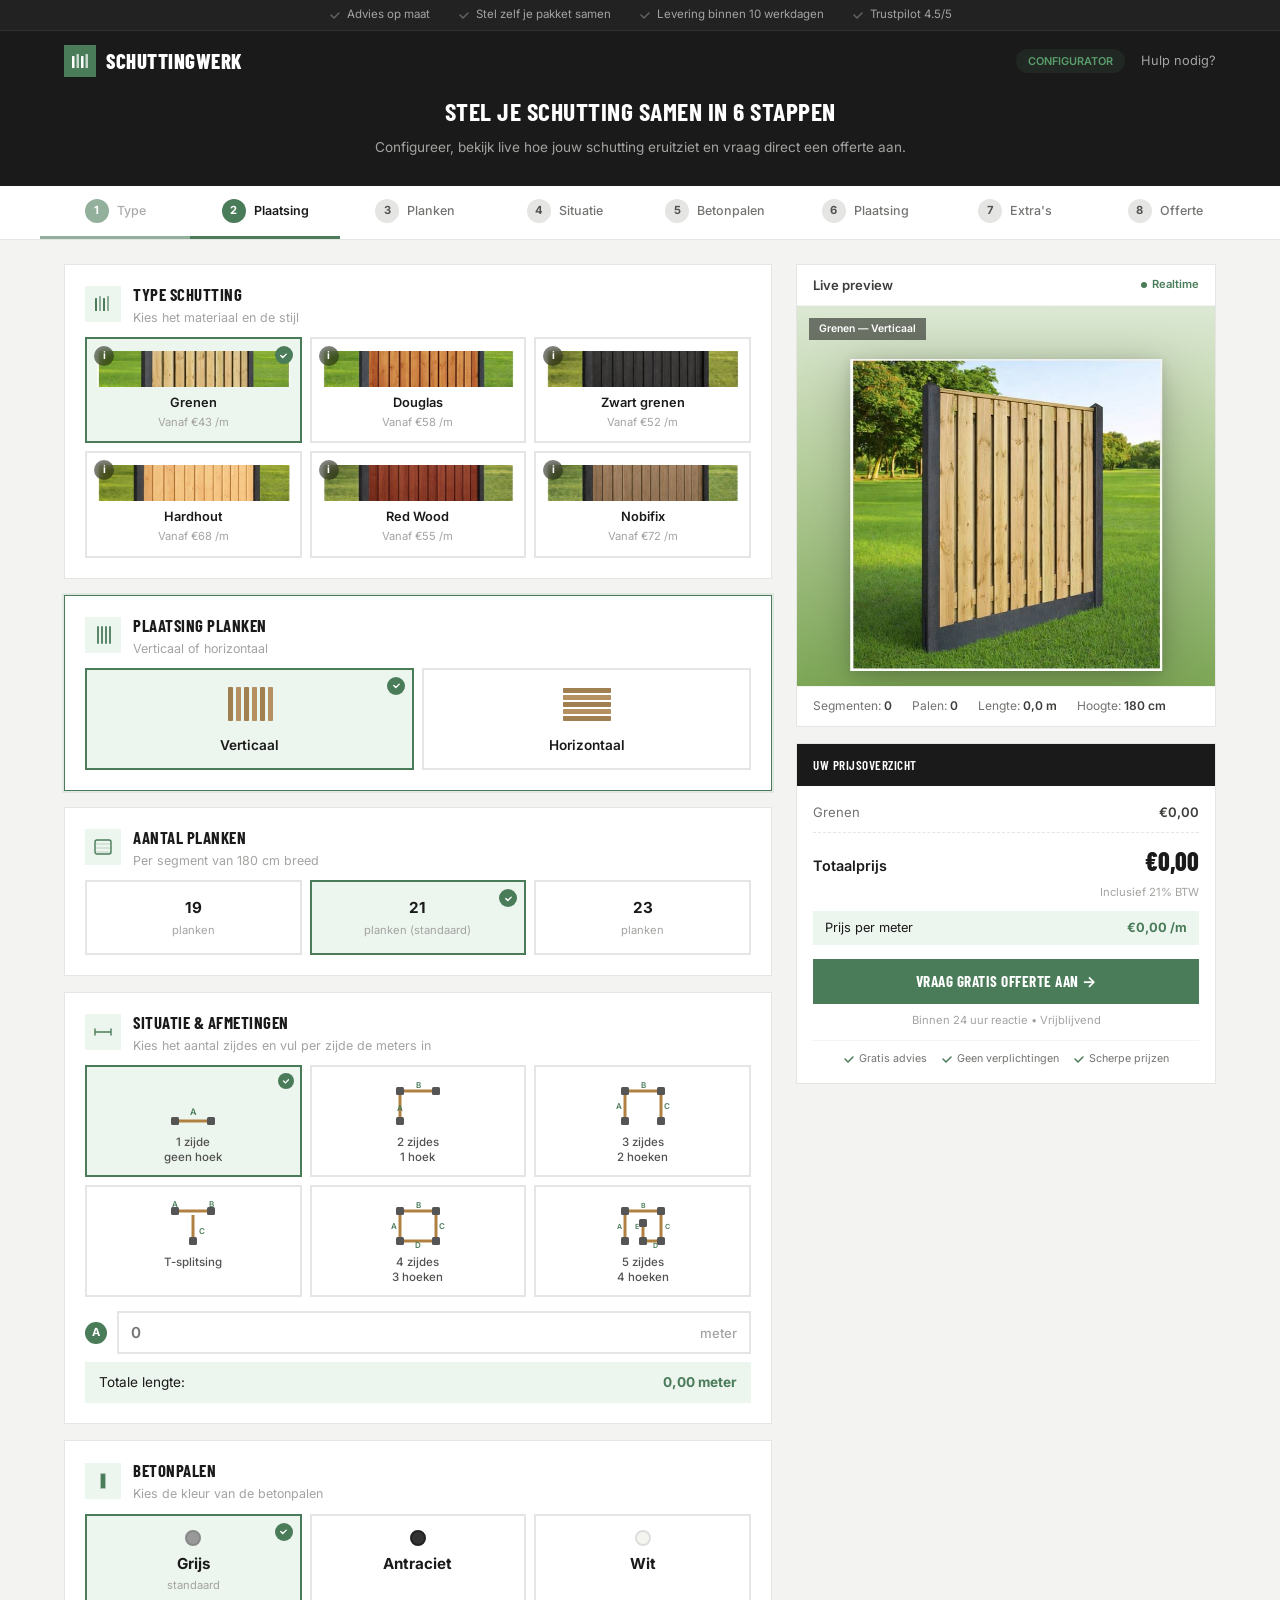
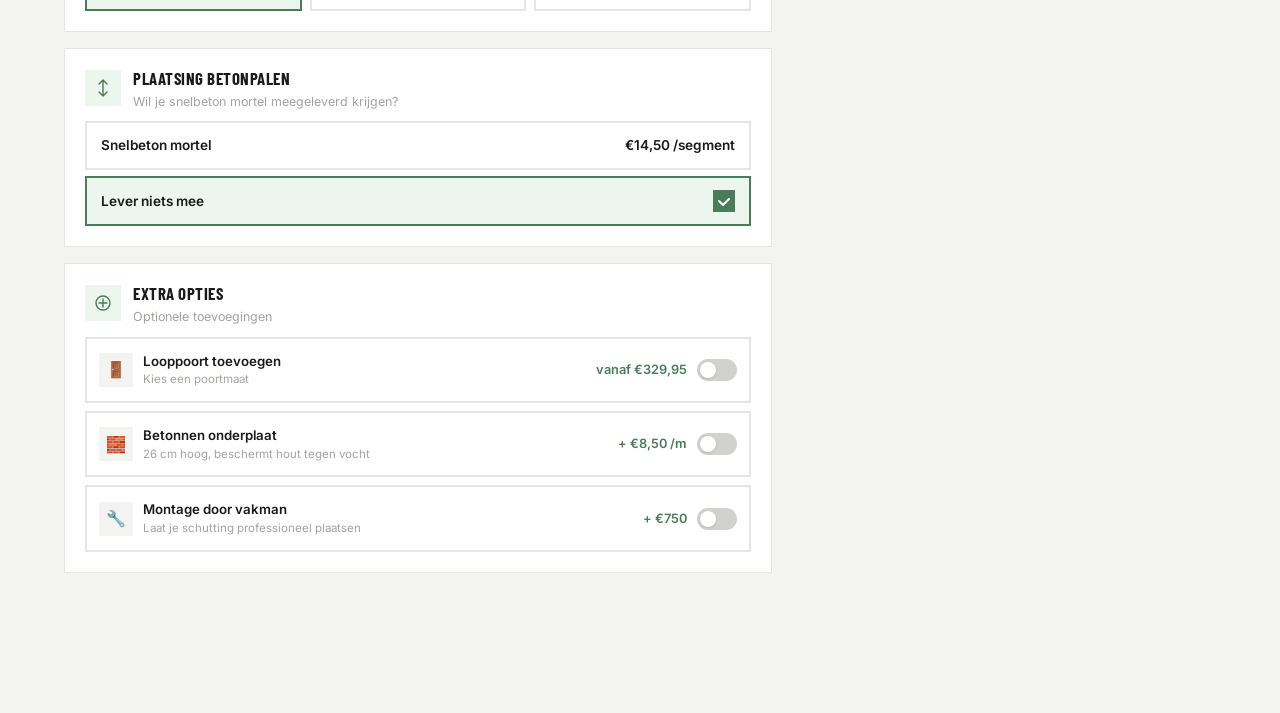
==== schuttingwerk-configurator/index.html @ 822dd137 "Configurator styling afstemmen op schuttingwerk.nl website - Border-radius overal naar 0px (vierkant" ====
<!DOCTYPE html>
<html lang="nl">
<head>
    <meta charset="UTF-8">
    <meta name="viewport" content="width=device-width, initial-scale=1.0">
    <title>Schuttingwerk Configurator - Preview</title>
    <link rel="preconnect" href="https://fonts.googleapis.com">
    <link href="https://fonts.googleapis.com/css2?family=Barlow+Condensed:wght@500;600;700;800&family=Inter:wght@400;500;600;700&display=swap" rel="stylesheet">
    <link rel="stylesheet" href="assets/css/configurator.css">
</head>
<body style="margin:0;background:#F3F3F1">

<!-- Mock swkData (normally injected by WordPress via wp_localize_script) -->
<script>
var swkData = {
    restUrl: '',
    nonce: '',
    materials: {
        grenen:      { label: 'Grenen',       price: 43, photo_key: 'grenen' },
        douglas:     { label: 'Douglas',      price: 58, photo_key: 'douglas' },
        zwartgrenen: { label: 'Zwart grenen', price: 52, photo_key: 'antraciet' },
        hardhout:    { label: 'Hardhout',     price: 68, photo_key: 'hout' },
        redwood:     { label: 'Red Wood',     price: 55, photo_key: 'redwood' },
        nobifix:     { label: 'Nobifix',      price: 72, photo_key: 'nobifix' }
    },
    paalExtra: {
        grijs: 0,
        antraciet: 0,
        wit: 0
    },
    extras: {
        poort:      { label: 'Looppoort toevoegen',  desc: '100 cm breed, incl. hang- en sluitwerk', price: 289, icon: '\uD83D\uDEAA', unit: 'fixed' },
        onderplaat: { label: 'Betonnen onderplaat',   desc: '26 cm hoog, beschermt hout tegen vocht',  price: 8.5, icon: '\uD83E\uDDF1', unit: 'per_meter' },
        montage:    { label: 'Montage door vakman',   desc: 'Laat je schutting professioneel plaatsen', price: 750, icon: '\uD83D\uDD27', unit: 'fixed' }
    },
    photos: {
        grenen_verticaal_zonder:      'assets/images/previews/grenen-verticaal-zonder.jpg',
        grenen_verticaal_met:         'assets/images/previews/grenen-verticaal-met.jpg',
        grenen_horizontaal_zonder:    'assets/images/previews/grenen-horizontaal-zonder.jpg',
        grenen_horizontaal_met:       'assets/images/previews/grenen-horizontaal-met.jpg',
        douglas_verticaal_zonder:     'assets/images/previews/douglas-verticaal-zonder.jpg',
        douglas_verticaal_met:        'assets/images/previews/douglas-verticaal-met.jpg',
        douglas_horizontaal_zonder:   'assets/images/previews/douglas-horizontaal-zonder.jpg',
        douglas_horizontaal_met:      'assets/images/previews/douglas-horizontaal-met.jpg',
        antraciet_verticaal_zonder:   'assets/images/previews/antraciet-verticaal-zonder.jpg',
        antraciet_verticaal_met:      'assets/images/previews/antraciet-verticaal-met.jpg',
        antraciet_horizontaal_zonder: 'assets/images/previews/antraciet-horizontaal-zonder.jpg',
        antraciet_horizontaal_met:    'assets/images/previews/antraciet-horizontaal-met.jpg',
        hout_verticaal_zonder:        'assets/images/previews/hout-verticaal-zonder.jpg',
        hout_verticaal_met:           'assets/images/previews/hout-verticaal-met.jpg',
        hout_horizontaal_zonder:      'assets/images/previews/hout-horizontaal-zonder.jpg',
        hout_horizontaal_met:         'assets/images/previews/hout-horizontaal-met.jpg',
        redwood_verticaal_zonder:     'assets/images/previews/redwood-verticaal-zonder.jpg',
        redwood_verticaal_met:        'assets/images/previews/redwood-verticaal-met.jpg',
        redwood_horizontaal_zonder:   'assets/images/previews/redwood-horizontaal-zonder.jpg',
        redwood_horizontaal_met:      'assets/images/previews/redwood-horizontaal-met.jpg',
        nobifix_verticaal_zonder:     'assets/images/previews/nobifix-verticaal-zonder.jpg',
        nobifix_verticaal_met:        'assets/images/previews/nobifix-verticaal-met.jpg',
        nobifix_horizontaal_zonder:   'assets/images/previews/nobifix-horizontaal-zonder.jpg',
        nobifix_horizontaal_met:      'assets/images/previews/nobifix-horizontaal-met.jpg'
    },
    poorten: {
        grenen: [
            { label: 'Grenen poort 90x195',  price: 329.95, image: 'assets/images/previews/grenen-verticaal-zonder.jpg' },
            { label: 'Grenen poort 100x195', price: 329.95, image: 'assets/images/previews/grenen-verticaal-zonder.jpg' },
            { label: 'Grenen poort 110x195', price: 353.95, image: 'assets/images/previews/grenen-verticaal-zonder.jpg' },
            { label: 'Grenen poort 120x195', price: 384.95, image: 'assets/images/previews/grenen-verticaal-zonder.jpg' },
            { label: 'Grenen poort 130x195', price: 409.95, image: 'assets/images/previews/grenen-verticaal-zonder.jpg' },
            { label: 'Grenen poort 140x195', price: 424.95, image: 'assets/images/previews/grenen-verticaal-zonder.jpg' },
            { label: 'Grenen poort 150x195', price: 445.95, image: 'assets/images/previews/grenen-verticaal-zonder.jpg' }
        ],
        douglas: [
            { label: 'Douglas poort 90x195',  price: 329.95, image: 'assets/images/previews/douglas-verticaal-zonder.jpg' },
            { label: 'Douglas poort 100x195', price: 329.95, image: 'assets/images/previews/douglas-verticaal-zonder.jpg' },
            { label: 'Douglas poort 110x195', price: 354.95, image: 'assets/images/previews/douglas-verticaal-zonder.jpg' },
            { label: 'Douglas poort 120x195', price: 384.95, image: 'assets/images/previews/douglas-verticaal-zonder.jpg' },
            { label: 'Douglas poort 130x195', price: 409.95, image: 'assets/images/previews/douglas-verticaal-zonder.jpg' },
            { label: 'Douglas poort 140x195', price: 423.95, image: 'assets/images/previews/douglas-verticaal-zonder.jpg' },
            { label: 'Douglas poort 150x195', price: 444.95, image: 'assets/images/previews/douglas-verticaal-zonder.jpg' }
        ],
        zwartgrenen: [
            { label: 'Zwart grenen poort 90x195',  price: 329.95, image: 'assets/images/previews/antraciet-verticaal-zonder.jpg' },
            { label: 'Zwart grenen poort 100x195', price: 328.95, image: 'assets/images/previews/antraciet-verticaal-zonder.jpg' },
            { label: 'Zwart grenen poort 110x195', price: 354.95, image: 'assets/images/previews/antraciet-verticaal-zonder.jpg' },
            { label: 'Zwart grenen poort 120x195', price: 383.95, image: 'assets/images/previews/antraciet-verticaal-zonder.jpg' },
            { label: 'Zwart grenen poort 130x195', price: 409.95, image: 'assets/images/previews/antraciet-verticaal-zonder.jpg' },
            { label: 'Zwart grenen poort 140x195', price: 424.95, image: 'assets/images/previews/antraciet-verticaal-zonder.jpg' },
            { label: 'Zwart grenen poort 150x195', price: 444.95, image: 'assets/images/previews/antraciet-verticaal-zonder.jpg' }
        ],
        hardhout: [
            { label: 'Hardhout poort 90x195',  price: 329.95, image: 'assets/images/previews/hout-verticaal-zonder.jpg' },
            { label: 'Hardhout poort 100x195', price: 328.95, image: 'assets/images/previews/hout-verticaal-zonder.jpg' },
            { label: 'Hardhout poort 110x195', price: 354.95, image: 'assets/images/previews/hout-verticaal-zonder.jpg' },
            { label: 'Hardhout poort 120x195', price: 384.95, image: 'assets/images/previews/hout-verticaal-zonder.jpg' },
            { label: 'Hardhout poort 130x195', price: 409.95, image: 'assets/images/previews/hout-verticaal-zonder.jpg' },
            { label: 'Hardhout poort 140x195', price: 423.95, image: 'assets/images/previews/hout-verticaal-zonder.jpg' },
            { label: 'Hardhout poort 150x195', price: 445.95, image: 'assets/images/previews/hout-verticaal-zonder.jpg' }
        ],
        redwood: [
            { label: 'Red Wood poort 90x195',  price: 329.95, image: 'assets/images/previews/redwood-verticaal-zonder.jpg' },
            { label: 'Red Wood poort 100x195', price: 329.95, image: 'assets/images/previews/redwood-verticaal-zonder.jpg' },
            { label: 'Red Wood poort 110x195', price: 353.95, image: 'assets/images/previews/redwood-verticaal-zonder.jpg' },
            { label: 'Red Wood poort 120x195', price: 384.95, image: 'assets/images/previews/redwood-verticaal-zonder.jpg' },
            { label: 'Red Wood poort 130x195', price: 409.95, image: 'assets/images/previews/redwood-verticaal-zonder.jpg' },
            { label: 'Red Wood poort 140x195', price: 424.95, image: 'assets/images/previews/redwood-verticaal-zonder.jpg' },
            { label: 'Red Wood poort 150x195', price: 444.95, image: 'assets/images/previews/redwood-verticaal-zonder.jpg' }
        ],
        nobifix: [
            { label: 'Nobifix poort 90x195',  price: 329.95, image: 'assets/images/previews/nobifix-verticaal-zonder.jpg' },
            { label: 'Nobifix poort 100x195', price: 329.95, image: 'assets/images/previews/nobifix-verticaal-zonder.jpg' },
            { label: 'Nobifix poort 110x195', price: 353.95, image: 'assets/images/previews/nobifix-verticaal-zonder.jpg' },
            { label: 'Nobifix poort 120x195', price: 384.95, image: 'assets/images/previews/nobifix-verticaal-zonder.jpg' },
            { label: 'Nobifix poort 130x195', price: 409.95, image: 'assets/images/previews/nobifix-verticaal-zonder.jpg' },
            { label: 'Nobifix poort 140x195', price: 424.95, image: 'assets/images/previews/nobifix-verticaal-zonder.jpg' },
            { label: 'Nobifix poort 150x195', price: 444.95, image: 'assets/images/previews/nobifix-verticaal-zonder.jpg' }
        ]
    },
    pluginUrl: ''
};
</script>

<div class="swk-wrap">

<!-- Header -->
<header class="swk-header">
    <div class="swk-topbar">
        <span><svg width="12" height="12" viewBox="0 0 12 12" fill="none"><path d="M2 6l3 3 5-5" stroke="currentColor" stroke-width="1.5" stroke-linecap="round"/></svg> Advies op maat</span>
        <span><svg width="12" height="12" viewBox="0 0 12 12" fill="none"><path d="M2 6l3 3 5-5" stroke="currentColor" stroke-width="1.5" stroke-linecap="round"/></svg> Stel zelf je pakket samen</span>
        <span><svg width="12" height="12" viewBox="0 0 12 12" fill="none"><path d="M2 6l3 3 5-5" stroke="currentColor" stroke-width="1.5" stroke-linecap="round"/></svg> Levering binnen 10 werkdagen</span>
        <span><svg width="12" height="12" viewBox="0 0 12 12" fill="none"><path d="M2 6l3 3 5-5" stroke="currentColor" stroke-width="1.5" stroke-linecap="round"/></svg> Trustpilot 4.5/5</span>
    </div>
    <nav class="swk-navbar">
        <a class="swk-logo" href="#">
            <span class="swk-logo-icon"><svg width="18" height="18" viewBox="0 0 18 18" fill="none"><rect x="1" y="4" width="2.5" height="12" rx=".5" fill="white"/><rect x="5.5" y="2" width="2.5" height="14" rx=".5" fill="white" opacity=".7"/><rect x="10" y="4" width="2.5" height="12" rx=".5" fill="white"/><rect x="14.5" y="2" width="2.5" height="14" rx=".5" fill="white" opacity=".7"/></svg></span>
            Schuttingwerk
        </a>
        <div style="display:flex;align-items:center;gap:16px">
            <span class="swk-badge">Configurator</span>
            <a href="#" class="swk-help-link">Hulp nodig?</a>
        </div>
    </nav>
</header>

<!-- Page Title -->
<div class="swk-page-title">
    <h1>Stel je schutting samen in 6 stappen</h1>
    <p>Configureer, bekijk live hoe jouw schutting eruitziet en vraag direct een offerte aan.</p>
</div>

<!-- Progress Bar -->
<div class="swk-progress">
    <div class="swk-progress-inner">
        <div class="swk-step-tab swk-active" data-swk-goto="1">
            <span class="swk-step-num">1</span>
            <span class="swk-step-label">Type</span>
        </div>
        <div class="swk-step-tab" data-swk-goto="2">
            <span class="swk-step-num">2</span>
            <span class="swk-step-label">Plaatsing</span>
        </div>
        <div class="swk-step-tab" data-swk-goto="3">
            <span class="swk-step-num">3</span>
            <span class="swk-step-label">Planken</span>
        </div>
        <div class="swk-step-tab" data-swk-goto="4">
            <span class="swk-step-num">4</span>
            <span class="swk-step-label">Situatie</span>
        </div>
        <div class="swk-step-tab" data-swk-goto="5">
            <span class="swk-step-num">5</span>
            <span class="swk-step-label">Betonpalen</span>
        </div>
        <div class="swk-step-tab" data-swk-goto="6">
            <span class="swk-step-num">6</span>
            <span class="swk-step-label">Plaatsing</span>
        </div>
        <div class="swk-step-tab" data-swk-goto="7">
            <span class="swk-step-num">7</span>
            <span class="swk-step-label">Extra's</span>
        </div>
        <div class="swk-step-tab" data-swk-goto="8">
            <span class="swk-step-num">8</span>
            <span class="swk-step-label">Offerte</span>
        </div>
    </div>
</div>

<!-- Main Layout -->
<div class="swk-layout">

    <!-- Left Column: Steps -->
    <div class="swk-steps">

        <!-- STEP 1: Type schutting -->
        <section class="swk-step-card swk-active-card" id="swk-s1">
            <div class="swk-card-header">
                <div class="swk-card-icon">
                    <svg width="18" height="18" viewBox="0 0 18 18" fill="none"><rect x="1" y="3" width="2" height="13" rx=".5" fill="currentColor"/><rect x="5" y="1" width="2" height="15" rx=".5" fill="currentColor" opacity=".6"/><rect x="9" y="3" width="2" height="13" rx=".5" fill="currentColor"/><rect x="13" y="1" width="2" height="15" rx=".5" fill="currentColor" opacity=".6"/></svg>
                </div>
                <div>
                    <div class="swk-card-title">Type schutting</div>
                    <div class="swk-card-desc">Kies het materiaal en de stijl</div>
                </div>
            </div>
            <div class="swk-card-body">
                <div class="swk-type-grid">
                    <!-- Grenen -->
                    <div class="swk-type-card swk-selected" data-swk-type="grenen">
                        <div class="swk-type-info">i</div>
                        <div class="swk-type-tip">
                            <span>Levensduur 10 – 15 jaar</span>
                            <span>Minder gevoelig voor schimmel en rot</span>
                            <span>Goedkoopste optie</span>
                        </div>
                        <div class="swk-type-swatch" id="swk-sw-grenen"></div>
                        <div class="swk-type-name">Grenen</div>
                        <div class="swk-type-from">Vanaf &euro;43 /m</div>
                    </div>
                    <!-- Douglas -->
                    <div class="swk-type-card" data-swk-type="douglas">
                        <div class="swk-type-info">i</div>
                        <div class="swk-type-tip">
                            <span>Levensduur 10 – 15 jaar</span>
                            <span>Betaalbaar</span>
                            <span>Vergrijst mooi op natuurlijke wijze</span>
                        </div>
                        <div class="swk-type-swatch" id="swk-sw-douglas"></div>
                        <div class="swk-type-name">Douglas</div>
                        <div class="swk-type-from">Vanaf &euro;58 /m</div>
                    </div>
                    <!-- Zwart grenen -->
                    <div class="swk-type-card" data-swk-type="zwartgrenen">
                        <div class="swk-type-info">i</div>
                        <div class="swk-type-tip">
                            <span>Levensduur 10 – 15 jaar</span>
                            <span>Stijlvol en strak</span>
                            <span>Extra bescherming tegen weersinvloeden</span>
                        </div>
                        <div class="swk-type-swatch" id="swk-sw-zwartgrenen"></div>
                        <div class="swk-type-name">Zwart grenen</div>
                        <div class="swk-type-from">Vanaf &euro;52 /m</div>
                    </div>
                    <!-- Hardhout -->
                    <div class="swk-type-card" data-swk-type="hardhout">
                        <div class="swk-type-info">i</div>
                        <div class="swk-type-tip">
                            <span>Levensduur 20 – 25 jaar</span>
                            <span>Weerbestendig</span>
                            <span>Extreem slijtvast</span>
                        </div>
                        <div class="swk-type-swatch" id="swk-sw-hardhout"></div>
                        <div class="swk-type-name">Hardhout</div>
                        <div class="swk-type-from">Vanaf &euro;68 /m</div>
                    </div>
                    <!-- Red Wood -->
                    <div class="swk-type-card" data-swk-type="redwood">
                        <div class="swk-type-info">i</div>
                        <div class="swk-type-tip">
                            <span>Levensduur 15 – 20 jaar</span>
                            <span>Oogt luxe</span>
                            <span>Milieuvriendelijk</span>
                        </div>
                        <div class="swk-type-swatch" id="swk-sw-redwood"></div>
                        <div class="swk-type-name">Red Wood</div>
                        <div class="swk-type-from">Vanaf &euro;55 /m</div>
                    </div>
                    <!-- Nobifix -->
                    <div class="swk-type-card" data-swk-type="nobifix">
                        <div class="swk-type-info">i</div>
                        <div class="swk-type-tip">
                            <span>Levensduur 20 – 25 jaar</span>
                            <span>Milieuvriendelijk</span>
                            <span>Bestand tegen insecten</span>
                        </div>
                        <div class="swk-type-swatch" id="swk-sw-nobifix"></div>
                        <div class="swk-type-name">Nobifix</div>
                        <div class="swk-type-from">Vanaf &euro;72 /m</div>
                    </div>
                </div>
            </div>
        </section>

        <!-- STEP 2: Plaatsing planken -->
        <section class="swk-step-card" id="swk-s2">
            <div class="swk-card-header">
                <div class="swk-card-icon">
                    <svg width="18" height="18" viewBox="0 0 18 18" fill="none"><path d="M4 1v16M8 1v16M12 1v16M16 1v16" stroke="currentColor" stroke-width="1.8" stroke-linecap="round"/></svg>
                </div>
                <div>
                    <div class="swk-card-title">Plaatsing planken</div>
                    <div class="swk-card-desc">Verticaal of horizontaal</div>
                </div>
            </div>
            <div class="swk-card-body">
                <div class="swk-orient-grid">
                    <div class="swk-orient-item swk-selected" data-swk-orient="verticaal">
                        <svg width="50" height="36" viewBox="0 0 50 36"><rect x="3" y="1" width="5" height="34" rx=".8" fill="#A08050"/><rect x="11" y="1" width="5" height="34" rx=".8" fill="#B59060"/><rect x="19" y="1" width="5" height="34" rx=".8" fill="#A08050"/><rect x="27" y="1" width="5" height="34" rx=".8" fill="#B59060"/><rect x="35" y="1" width="5" height="34" rx=".8" fill="#A08050"/><rect x="43" y="1" width="5" height="34" rx=".8" fill="#B59060"/></svg>
                        <div class="swk-orient-label">Verticaal</div>
                    </div>
                    <div class="swk-orient-item" data-swk-orient="horizontaal">
                        <svg width="50" height="36" viewBox="0 0 50 36"><rect x="1" y="2" width="48" height="5" rx=".8" fill="#A08050"/><rect x="1" y="9" width="48" height="5" rx=".8" fill="#B59060"/><rect x="1" y="16" width="48" height="5" rx=".8" fill="#A08050"/><rect x="1" y="23" width="48" height="5" rx=".8" fill="#B59060"/><rect x="1" y="30" width="48" height="5" rx=".8" fill="#A08050"/></svg>
                        <div class="swk-orient-label">Horizontaal</div>
                    </div>
                </div>
            </div>
        </section>

        <!-- STEP 3: Aantal planken -->
        <section class="swk-step-card" id="swk-s3">
            <div class="swk-card-header">
                <div class="swk-card-icon">
                    <svg width="18" height="18" viewBox="0 0 18 18" fill="none"><rect x="1" y="2" width="16" height="14" rx="2" stroke="currentColor" stroke-width="1.4" fill="none"/><path d="M1 6h16M1 10h16M1 14h16" stroke="currentColor" stroke-width="1" opacity=".3"/></svg>
                </div>
                <div>
                    <div class="swk-card-title">Aantal planken</div>
                    <div class="swk-card-desc">Per segment van 180 cm breed</div>
                </div>
            </div>
            <div class="swk-card-body">
                <div class="swk-choice-grid">
                    <div class="swk-choice" data-swk-planken="19">
                        <div class="swk-choice-num">19</div>
                        <div class="swk-choice-sub">planken</div>
                    </div>
                    <div class="swk-choice swk-selected" data-swk-planken="21">
                        <div class="swk-choice-num">21</div>
                        <div class="swk-choice-sub">planken (standaard)</div>
                    </div>
                    <div class="swk-choice" data-swk-planken="23">
                        <div class="swk-choice-num">23</div>
                        <div class="swk-choice-sub">planken</div>
                    </div>
                </div>
            </div>
        </section>

        <!-- STEP 4: Situatie & afmetingen -->
        <section class="swk-step-card" id="swk-s4">
            <div class="swk-card-header">
                <div class="swk-card-icon">
                    <svg width="18" height="18" viewBox="0 0 18 18" fill="none"><path d="M1 9h16M1 6v6M17 6v6" stroke="currentColor" stroke-width="1.4" stroke-linecap="round"/></svg>
                </div>
                <div>
                    <div class="swk-card-title">Situatie &amp; afmetingen</div>
                    <div class="swk-card-desc">Kies het aantal zijdes en vul per zijde de meters in</div>
                </div>
            </div>
            <div class="swk-card-body">
                <div class="swk-sit-grid">
                    <div class="swk-sit-item swk-selected" data-swk-sit="1">
                        <svg width="60" height="50" viewBox="0 0 60 50"><rect x="8" y="38" width="8" height="8" rx="1.5" fill="#555"/><line x1="16" y1="42" x2="44" y2="42" stroke="#B08040" stroke-width="3"/><rect x="44" y="38" width="8" height="8" rx="1.5" fill="#555"/><text x="30" y="36" text-anchor="middle" font-size="9" font-weight="600" fill="#4A7C59">A</text></svg>
                        <div class="swk-sit-label">1 zijde<br>geen hoek</div>
                    </div>
                    <div class="swk-sit-item" data-swk-sit="2">
                        <svg width="60" height="50" viewBox="0 0 60 50"><rect x="8" y="38" width="8" height="8" rx="1.5" fill="#555"/><line x1="12" y1="38" x2="12" y2="16" stroke="#B08040" stroke-width="3"/><rect x="8" y="8" width="8" height="8" rx="1.5" fill="#555"/><line x1="16" y1="12" x2="44" y2="12" stroke="#B08040" stroke-width="3"/><rect x="44" y="8" width="8" height="8" rx="1.5" fill="#555"/><text x="12" y="32" text-anchor="middle" font-size="8" font-weight="600" fill="#4A7C59">A</text><text x="30" y="9" text-anchor="middle" font-size="8" font-weight="600" fill="#4A7C59">B</text></svg>
                        <div class="swk-sit-label">2 zijdes<br>1 hoek</div>
                    </div>
                    <div class="swk-sit-item" data-swk-sit="3">
                        <svg width="60" height="50" viewBox="0 0 60 50"><rect x="44" y="38" width="8" height="8" rx="1.5" fill="#555"/><line x1="48" y1="38" x2="48" y2="16" stroke="#B08040" stroke-width="3"/><rect x="44" y="8" width="8" height="8" rx="1.5" fill="#555"/><line x1="44" y1="12" x2="16" y2="12" stroke="#B08040" stroke-width="3"/><rect x="8" y="8" width="8" height="8" rx="1.5" fill="#555"/><line x1="12" y1="16" x2="12" y2="38" stroke="#B08040" stroke-width="3"/><rect x="8" y="38" width="8" height="8" rx="1.5" fill="#555"/><text x="6" y="30" text-anchor="middle" font-size="8" font-weight="600" fill="#4A7C59">A</text><text x="30" y="9" text-anchor="middle" font-size="8" font-weight="600" fill="#4A7C59">B</text><text x="54" y="30" text-anchor="middle" font-size="8" font-weight="600" fill="#4A7C59">C</text></svg>
                        <div class="swk-sit-label">3 zijdes<br>2 hoeken</div>
                    </div>
                    <div class="swk-sit-item" data-swk-sit="t">
                        <svg width="60" height="50" viewBox="0 0 60 50"><rect x="8" y="8" width="8" height="8" rx="1.5" fill="#555"/><line x1="16" y1="12" x2="44" y2="12" stroke="#B08040" stroke-width="3"/><rect x="44" y="8" width="8" height="8" rx="1.5" fill="#555"/><line x1="30" y1="16" x2="30" y2="38" stroke="#B08040" stroke-width="3"/><rect x="26" y="38" width="8" height="8" rx="1.5" fill="#555"/><text x="12" y="8" text-anchor="middle" font-size="8" font-weight="600" fill="#4A7C59">A</text><text x="48" y="8" text-anchor="middle" font-size="8" font-weight="600" fill="#4A7C59">B</text><text x="36" y="35" font-size="8" font-weight="600" fill="#4A7C59">C</text></svg>
                        <div class="swk-sit-label">T-splitsing</div>
                    </div>
                    <div class="swk-sit-item" data-swk-sit="4">
                        <svg width="60" height="50" viewBox="0 0 60 50"><rect x="8" y="38" width="8" height="8" rx="1.5" fill="#555"/><line x1="12" y1="38" x2="12" y2="16" stroke="#B08040" stroke-width="3"/><rect x="8" y="8" width="8" height="8" rx="1.5" fill="#555"/><line x1="16" y1="12" x2="44" y2="12" stroke="#B08040" stroke-width="3"/><rect x="44" y="8" width="8" height="8" rx="1.5" fill="#555"/><line x1="48" y1="16" x2="48" y2="38" stroke="#B08040" stroke-width="3"/><rect x="44" y="38" width="8" height="8" rx="1.5" fill="#555"/><line x1="44" y1="42" x2="16" y2="42" stroke="#B08040" stroke-width="3"/><text x="6" y="30" text-anchor="middle" font-size="8" font-weight="600" fill="#4A7C59">A</text><text x="30" y="9" text-anchor="middle" font-size="8" font-weight="600" fill="#4A7C59">B</text><text x="54" y="30" text-anchor="middle" font-size="8" font-weight="600" fill="#4A7C59">C</text><text x="30" y="49" text-anchor="middle" font-size="8" font-weight="600" fill="#4A7C59">D</text></svg>
                        <div class="swk-sit-label">4 zijdes<br>3 hoeken</div>
                    </div>
                    <div class="swk-sit-item" data-swk-sit="5">
                        <svg width="60" height="50" viewBox="0 0 60 50"><rect x="8" y="38" width="8" height="8" rx="1.5" fill="#555"/><line x1="12" y1="38" x2="12" y2="16" stroke="#B08040" stroke-width="3"/><rect x="8" y="8" width="8" height="8" rx="1.5" fill="#555"/><line x1="16" y1="12" x2="44" y2="12" stroke="#B08040" stroke-width="3"/><rect x="44" y="8" width="8" height="8" rx="1.5" fill="#555"/><line x1="48" y1="16" x2="48" y2="38" stroke="#B08040" stroke-width="3"/><rect x="44" y="38" width="8" height="8" rx="1.5" fill="#555"/><line x1="44" y1="42" x2="30" y2="42" stroke="#B08040" stroke-width="3"/><rect x="26" y="38" width="8" height="8" rx="1.5" fill="#555"/><line x1="30" y1="38" x2="30" y2="25" stroke="#B08040" stroke-width="3"/><rect x="26" y="20" width="8" height="8" rx="1.5" fill="#555"/><text x="6" y="30" text-anchor="middle" font-size="7" font-weight="600" fill="#4A7C59">A</text><text x="30" y="9" text-anchor="middle" font-size="7" font-weight="600" fill="#4A7C59">B</text><text x="54" y="30" text-anchor="middle" font-size="7" font-weight="600" fill="#4A7C59">C</text><text x="42" y="49" text-anchor="middle" font-size="7" font-weight="600" fill="#4A7C59">D</text><text x="24" y="30" text-anchor="middle" font-size="7" font-weight="600" fill="#4A7C59">E</text></svg>
                        <div class="swk-sit-label">5 zijdes<br>4 hoeken</div>
                    </div>
                </div>
                <div id="swk-sides-container" class="swk-sides">
                    <div class="swk-side-row">
                        <div class="swk-side-label">A</div>
                        <div class="swk-side-input">
                            <input type="number" min="1" max="30" step="0.5" placeholder="0" data-swk-idx="0">
                            <span>meter</span>
                        </div>
                    </div>
                </div>
                <div class="swk-total-len">
                    <span>Totale lengte:</span>
                    <strong id="swk-total-len-val">0,00 meter</strong>
                </div>
            </div>
        </section>

        <!-- STEP 5: Betonpalen -->
        <section class="swk-step-card" id="swk-s5">
            <div class="swk-card-header">
                <div class="swk-card-icon">
                    <svg width="18" height="18" viewBox="0 0 18 18" fill="none"><rect x="6" y="1" width="6" height="16" rx="1" fill="currentColor" opacity=".4"/><rect x="7" y="2" width="4" height="14" rx=".5" fill="currentColor"/></svg>
                </div>
                <div>
                    <div class="swk-card-title">Betonpalen</div>
                    <div class="swk-card-desc">Kies de kleur van de betonpalen</div>
                </div>
            </div>
            <div class="swk-card-body">
                <div class="swk-choice-grid">
                    <div class="swk-choice swk-selected" data-swk-paal="grijs">
                        <div class="swk-choice-dot" style="background:#999;border-color:#888"></div>
                        <div class="swk-choice-num">Grijs</div>
                        <div class="swk-choice-sub">standaard</div>
                    </div>
                    <div class="swk-choice" data-swk-paal="antraciet">
                        <div class="swk-choice-dot" style="background:#333;border-color:#222"></div>
                        <div class="swk-choice-num">Antraciet</div>
                    </div>
                    <div class="swk-choice" data-swk-paal="wit">
                        <div class="swk-choice-dot" style="background:#f5f5f0;border-color:#ddd"></div>
                        <div class="swk-choice-num">Wit</div>
                    </div>
                </div>

            </div>
        </section>

        <!-- STEP 6: Plaatsing betonpalen -->
        <section class="swk-step-card" id="swk-s6">
            <div class="swk-card-header">
                <div class="swk-card-icon">
                    <svg width="18" height="18" viewBox="0 0 18 18" fill="none"><path d="M9 1v16M5 5l4-4 4 4M5 13l4 4 4-4" stroke="currentColor" stroke-width="1.4" stroke-linecap="round" stroke-linejoin="round"/></svg>
                </div>
                <div>
                    <div class="swk-card-title">Plaatsing betonpalen</div>
                    <div class="swk-card-desc">Wil je snelbeton mortel meegeleverd krijgen?</div>
                </div>
            </div>
            <div class="swk-card-body">
                <div class="swk-placement-list">
                    <div class="swk-placement-option" data-swk-placement="mortel">
                        <span class="swk-placement-label">Snelbeton mortel</span>
                        <span class="swk-placement-price" id="swk-mortel-price">&euro;14,50 /segment</span>
                    </div>
                    <div class="swk-placement-option swk-selected" data-swk-placement="geen">
                        <span class="swk-placement-label">Lever niets mee</span>
                        <span class="swk-placement-check"><svg width="14" height="14" viewBox="0 0 14 14" fill="none"><path d="M2 7l4 4 6-6" stroke="currentColor" stroke-width="2" stroke-linecap="round" stroke-linejoin="round"/></svg></span>
                    </div>
                </div>
            </div>
        </section>

        <!-- STEP 7: Extra opties -->
        <section class="swk-step-card" id="swk-s7">
            <div class="swk-card-header">
                <div class="swk-card-icon">
                    <svg width="18" height="18" viewBox="0 0 18 18" fill="none"><circle cx="9" cy="9" r="7" stroke="currentColor" stroke-width="1.4" fill="none"/><path d="M9 5v8M5 9h8" stroke="currentColor" stroke-width="1.4" stroke-linecap="round"/></svg>
                </div>
                <div>
                    <div class="swk-card-title">Extra opties</div>
                    <div class="swk-card-desc">Optionele toevoegingen</div>
                </div>
            </div>
            <div class="swk-card-body">
                <div class="swk-extras-list">
                    <!-- Poort -->
                    <div class="swk-extra" data-swk-extra="poort">
                        <div class="swk-extra-left">
                            <div class="swk-extra-icon">&#128682;</div>
                            <div>
                                <div class="swk-extra-name">Looppoort toevoegen</div>
                                <div class="swk-extra-desc">Kies een poortmaat</div>
                            </div>
                        </div>
                        <div class="swk-extra-right">
                            <div class="swk-extra-price">vanaf &euro;329,95</div>
                            <div class="swk-toggle"></div>
                        </div>
                    </div>
                    <!-- Onderplaat -->
                    <div class="swk-extra" data-swk-extra="onderplaat">
                        <div class="swk-extra-left">
                            <div class="swk-extra-icon">&#129521;</div>
                            <div>
                                <div class="swk-extra-name">Betonnen onderplaat</div>
                                <div class="swk-extra-desc">26 cm hoog, beschermt hout tegen vocht</div>
                            </div>
                        </div>
                        <div class="swk-extra-right">
                            <div class="swk-extra-price">+ &euro;8,50 /m</div>
                            <div class="swk-toggle"></div>
                        </div>
                    </div>
                    <!-- Montage -->
                    <div class="swk-extra" data-swk-extra="montage">
                        <div class="swk-extra-left">
                            <div class="swk-extra-icon">&#128295;</div>
                            <div>
                                <div class="swk-extra-name">Montage door vakman</div>
                                <div class="swk-extra-desc">Laat je schutting professioneel plaatsen</div>
                            </div>
                        </div>
                        <div class="swk-extra-right">
                            <div class="swk-extra-price">+ &euro;750</div>
                            <div class="swk-toggle"></div>
                        </div>
                    </div>
                </div>
            </div>
        </section>

        <!-- STEP 8: Offerte aanvragen (hidden by default) -->
        <section class="swk-step-card" id="swk-s8" style="display:none;opacity:0;transform:translateY(20px);transition:opacity .4s ease,transform .4s ease">
            <div class="swk-card-header">
                <div class="swk-card-icon">
                    <svg width="18" height="18" viewBox="0 0 18 18" fill="none"><path d="M3 3h12v12H3z" stroke="currentColor" stroke-width="1.4" fill="none" rx="1.5"/><path d="M6 7h6M6 10h4" stroke="currentColor" stroke-width="1.2" stroke-linecap="round"/></svg>
                </div>
                <div>
                    <div class="swk-card-title">Offerte aanvragen</div>
                    <div class="swk-card-desc">Vul uw gegevens in voor een vrijblijvende offerte</div>
                </div>
            </div>
            <div class="swk-card-body">
                <div class="swk-form-summary" id="swk-form-summary"></div>
                <div class="swk-form-group">
                    <div class="swk-form-row">
                        <div class="swk-form-field">
                            <label class="swk-form-label" for="swk-f-voornaam">Voornaam *</label>
                            <input class="swk-form-input" id="swk-f-voornaam" type="text" placeholder="Jan">
                        </div>
                        <div class="swk-form-field">
                            <label class="swk-form-label" for="swk-f-achternaam">Achternaam *</label>
                            <input class="swk-form-input" id="swk-f-achternaam" type="text" placeholder="Jansen">
                        </div>
                    </div>
                    <div class="swk-form-field">
                        <label class="swk-form-label" for="swk-f-straat">Straatnaam + huisnummer *</label>
                        <input class="swk-form-input" id="swk-f-straat" type="text" placeholder="Dorpsstraat 12">
                    </div>
                    <div class="swk-form-row">
                        <div class="swk-form-field">
                            <label class="swk-form-label" for="swk-f-postcode">Postcode *</label>
                            <input class="swk-form-input" id="swk-f-postcode" type="text" placeholder="1234 AB">
                        </div>
                        <div class="swk-form-field">
                            <label class="swk-form-label" for="swk-f-plaats">Plaatsnaam *</label>
                            <input class="swk-form-input" id="swk-f-plaats" type="text" placeholder="Amsterdam">
                        </div>
                    </div>
                    <div class="swk-form-field">
                        <label class="swk-form-label" for="swk-f-email">E-mailadres *</label>
                        <input class="swk-form-input" id="swk-f-email" type="email" placeholder="jan@voorbeeld.nl">
                    </div>
                    <div class="swk-form-field">
                        <label class="swk-form-label" for="swk-f-telefoon">Telefoonnummer *</label>
                        <input class="swk-form-input" id="swk-f-telefoon" type="tel" placeholder="06 12345678">
                    </div>
                    <!-- Honeypot anti-spam -->
                    <div class="swk-hp" aria-hidden="true">
                        <label for="swk-f-website">Website</label>
                        <input id="swk-f-website" type="text" tabindex="-1" autocomplete="off">
                    </div>
                    <div class="swk-form-check">
                        <input type="checkbox" id="swk-f-locatie">
                        <label for="swk-f-locatie">Schutting moet op een andere locatie worden geplaatst</label>
                    </div>
                    <div class="swk-form-field" id="swk-f-locatie-wrap" style="display:none">
                        <label class="swk-form-label" for="swk-f-locatie-adres">Adres plaatsing</label>
                        <input class="swk-form-input" id="swk-f-locatie-adres" type="text" placeholder="Straat, huisnummer, postcode, plaats">
                    </div>
                    <div class="swk-form-field">
                        <label class="swk-form-label" for="swk-f-opmerkingen">Opmerkingen</label>
                        <textarea class="swk-form-input swk-form-textarea" id="swk-f-opmerkingen" rows="3" placeholder="Eventuele opmerkingen of vragen..."></textarea>
                    </div>
                    <button class="swk-cta swk-cta-big" id="swk-submit-btn">Verstuur offerte aanvraag &rarr;</button>
                </div>
            </div>
        </section>

    </div><!-- /.swk-steps -->

    <!-- Right Column: Preview + Price -->
    <aside class="swk-sidebar">
        <div class="swk-preview-card">
            <div class="swk-preview-top">
                <span class="swk-preview-name">Live preview</span>
                <span class="swk-preview-live">Realtime</span>
            </div>
            <div class="swk-scene" id="swk-scene">
                <img id="swk-fence-img" alt="Schutting preview">
                <div class="swk-scene-label" id="swk-scene-label">Grenen &mdash; Verticaal</div>
            </div>
            <div class="swk-preview-meta">
                <span>Segmenten: <strong id="swk-meta-seg">0</strong></span>
                <span>Palen: <strong id="swk-meta-palen">0</strong></span>
                <span>Lengte: <strong id="swk-meta-len">0,0 m</strong></span>
                <span>Hoogte: <strong>180 cm</strong></span>
            </div>
        </div>

        <div class="swk-price-card">
            <div class="swk-price-header">Uw prijsoverzicht</div>
            <div class="swk-price-body">
                <div class="swk-price-lines">
                    <div class="swk-price-line">
                        <span class="swk-price-line-label" id="swk-pl-type">Grenen</span>
                        <span class="swk-price-line-value" id="swk-pv-base">&euro;0,00</span>
                    </div>
                    <div class="swk-price-line" id="swk-pl-onderplaat" style="display:none">
                        <span class="swk-price-line-label">Betonnen onderplaat</span>
                        <span class="swk-price-line-value" id="swk-pv-onderplaat">&euro;0,00</span>
                    </div>
                    <div class="swk-price-line" id="swk-pl-paal" style="display:none">
                        <span class="swk-price-line-label" id="swk-pl-paal-label">Betonpalen upgrade</span>
                        <span class="swk-price-line-value" id="swk-pv-paal">&euro;0,00</span>
                    </div>
                    <div class="swk-price-line" id="swk-pl-plaatsing" style="display:none">
                        <span class="swk-price-line-label">Snelbeton mortel</span>
                        <span class="swk-price-line-value" id="swk-pv-plaatsing">&euro;0,00</span>
                    </div>
                    <div class="swk-price-line" id="swk-pl-poort" style="display:none">
                        <span class="swk-price-line-label" id="swk-pl-poort-label">Looppoort</span>
                        <span class="swk-price-line-value" id="swk-pv-poort">&euro;0,00</span>
                    </div>
                    <div class="swk-price-line" id="swk-pl-montage" style="display:none">
                        <span class="swk-price-line-label">Montage</span>
                        <span class="swk-price-line-value">&euro;750,00</span>
                    </div>
                </div>
                <hr class="swk-price-sep">
                <div class="swk-price-total-row">
                    <span class="swk-price-total-label">Totaalprijs</span>
                    <span class="swk-price-total-amount" id="swk-pv-total">&euro;0,00</span>
                </div>
                <div class="swk-price-vat">Inclusief 21% BTW</div>
                <div class="swk-price-per-meter">
                    <span>Prijs per meter</span>
                    <strong id="swk-pv-pm">&euro;0,00 /m</strong>
                </div>
                <button class="swk-cta" id="swk-cta-offerte">Vraag gratis offerte aan &rarr;</button>
                <div class="swk-cta-sub">Binnen 24 uur reactie &bull; Vrijblijvend</div>
                <div class="swk-trust-row">
                    <div class="swk-trust-item"><svg width="12" height="12" viewBox="0 0 12 12" fill="none"><path d="M2 6l3 3 5-5" stroke="currentColor" stroke-width="1.5" stroke-linecap="round"/></svg> Gratis advies</div>
                    <div class="swk-trust-item"><svg width="12" height="12" viewBox="0 0 12 12" fill="none"><path d="M2 6l3 3 5-5" stroke="currentColor" stroke-width="1.5" stroke-linecap="round"/></svg> Geen verplichtingen</div>
                    <div class="swk-trust-item"><svg width="12" height="12" viewBox="0 0 12 12" fill="none"><path d="M2 6l3 3 5-5" stroke="currentColor" stroke-width="1.5" stroke-linecap="round"/></svg> Scherpe prijzen</div>
                </div>
            </div>
        </div>
    </aside>

</div><!-- /.swk-layout -->

<!-- Toast notification container -->
<div class="swk-toast" id="swk-toast"></div>

</div><!-- /.swk-wrap -->

<!-- Poort selectie modal -->
<div class="swk-modal-overlay" id="swk-poort-modal">
    <div class="swk-modal">
        <div class="swk-modal-header">
            <span>Wil je een poort toevoegen?</span>
            <button class="swk-modal-close" id="swk-poort-modal-close">&times;</button>
        </div>
        <div class="swk-modal-body">
            <h3 class="swk-poort-title">POORT UITZOEKEN</h3>
            <div class="swk-poort-grid" id="swk-poort-grid">
                <!-- Dynamisch gevuld door JS -->
            </div>
        </div>
    </div>
</div>

<script src="assets/js/configurator.js"></script>
</body>
</html>
---- schuttingwerk-configurator/assets/css/configurator.css ----
/**
 * Schuttingwerk Configurator Styles
 * All classes prefixed with swk- to avoid theme conflicts.
 */

/* === CUSTOM PROPERTIES === */
:root {
    --swk-bk: #1A1A1A;
    --swk-dk: #222;
    --swk-gr: #4A7C59;
    --swk-gbg: #EDF5EF;
    --swk-or: #4A7C59;
    --swk-orh: #3D6B4A;
    --swk-g50: #FAFAFA;
    --swk-g1: #F3F3F1;
    --swk-g2: #E5E5E3;
    --swk-g3: #D1D1CF;
    --swk-g4: #A3A3A1;
    --swk-g5: #737371;
    --swk-g6: #525250;
    --swk-g7: #3D3D3B;
    --swk-fb: 'Inter', -apple-system, sans-serif;
    --swk-fd: 'Barlow Condensed', 'Inter', sans-serif;
    --swk-r: 0px;
    --swk-rl: 0px;
}

/* === RESET (scoped) === */
.swk-wrap,
.swk-wrap *,
.swk-wrap *::before,
.swk-wrap *::after {
    box-sizing: border-box;
    margin: 0;
    padding: 0;
}

.swk-wrap {
    font-family: var(--swk-fb);
    color: var(--swk-bk);
    line-height: 1.55;
    -webkit-font-smoothing: antialiased;
    -webkit-tap-highlight-color: transparent;
}

/* === HEADER === */
.swk-header {
    background: var(--swk-bk);
}

.swk-topbar {
    background: var(--swk-dk);
    padding: 6px 24px;
    display: flex;
    justify-content: center;
    gap: 28px;
    font-size: .72rem;
    color: var(--swk-g4);
    border-bottom: 1px solid rgba(255, 255, 255, .06);
}

.swk-topbar span {
    display: flex;
    align-items: center;
    gap: 6px;
}

.swk-topbar svg {
    opacity: .5;
}

.swk-navbar {
    max-width: 1200px;
    margin: 0 auto;
    padding: 14px 24px;
    display: flex;
    align-items: center;
    justify-content: space-between;
}

.swk-logo {
    font-family: var(--swk-fd);
    font-size: 1.3rem;
    font-weight: 800;
    color: #fff;
    text-decoration: none;
    display: flex;
    align-items: center;
    gap: 10px;
    text-transform: uppercase;
    letter-spacing: 0.5px;
}

.swk-logo-icon {
    width: 32px;
    height: 32px;
    background: var(--swk-gr);
    border-radius: 0px;
    display: flex;
    align-items: center;
    justify-content: center;
}

.swk-badge {
    font-size: .68rem;
    font-weight: 600;
    color: #5A9C6B;
    background: rgba(74, 124, 89, .15);
    padding: 4px 12px;
    border-radius: 20px;
    text-transform: uppercase;
}

.swk-help-link {
    font-size: .8rem;
    color: var(--swk-g4);
    text-decoration: none;
}

.swk-help-link:hover {
    color: #fff;
}

/* === PAGE TITLE === */
.swk-page-title {
    background: var(--swk-bk);
    padding: 0 24px 28px;
    text-align: center;
}

.swk-page-title h1 {
    font-family: var(--swk-fd);
    font-size: 1.6rem;
    font-weight: 700;
    color: #fff;
    margin: 0 auto 6px;
    text-transform: uppercase;
    letter-spacing: 0.5px;
}

.swk-page-title p {
    font-size: .85rem;
    color: var(--swk-g4);
}

/* === PROGRESS BAR === */
.swk-progress {
    background: #fff;
    border-bottom: 1px solid var(--swk-g2);
    padding: 0 24px;
    position: sticky;
    top: 0;
    z-index: 100;
}

.swk-progress-inner {
    max-width: 1200px;
    margin: 0 auto;
    display: flex;
}

.swk-step-tab {
    flex: 1;
    display: flex;
    align-items: center;
    justify-content: center;
    gap: 8px;
    padding: 13px 10px;
    cursor: pointer;
    border-bottom: 3px solid transparent;
    transition: all .25s;
    white-space: nowrap;
}

.swk-step-tab:hover {
    background: var(--swk-g50);
}

.swk-step-tab.swk-active {
    border-bottom-color: var(--swk-gr);
}

.swk-step-tab.swk-completed {
    border-bottom-color: var(--swk-gr);
    opacity: .6;
}

.swk-step-num {
    width: 24px;
    height: 24px;
    border-radius: 50%;
    font-size: .7rem;
    font-weight: 700;
    display: flex;
    align-items: center;
    justify-content: center;
    background: var(--swk-g2);
    color: var(--swk-g6);
    transition: all .25s;
}

.swk-step-tab.swk-active .swk-step-num,
.swk-step-tab.swk-completed .swk-step-num {
    background: var(--swk-gr);
    color: #fff;
}

.swk-step-label {
    font-size: .78rem;
    font-weight: 500;
    color: var(--swk-g5);
}

.swk-step-tab.swk-active .swk-step-label {
    color: var(--swk-bk);
    font-weight: 600;
}

/* === LAYOUT === */
.swk-layout {
    max-width: 1200px;
    margin: 0 auto;
    padding: 24px 24px 140px;
    display: grid;
    grid-template-columns: 1fr 420px;
    gap: 24px;
    align-items: start;
}

/* === SIDEBAR (preview + pricing) === */
.swk-sidebar {
    position: sticky;
    top: 68px;
    display: flex;
    flex-direction: column;
    gap: 16px;
}

/* === PREVIEW CARD === */
.swk-preview-card {
    background: #fff;
    border-radius: var(--swk-rl);
    border: 1px solid var(--swk-g2);
    overflow: hidden;
    box-shadow: none;
}

.swk-preview-top {
    padding: 10px 16px;
    display: flex;
    align-items: center;
    justify-content: space-between;
    border-bottom: 1px solid var(--swk-g1);
}

.swk-preview-name {
    font-weight: 600;
    font-size: .82rem;
    color: var(--swk-g7);
}

.swk-preview-live {
    display: flex;
    align-items: center;
    gap: 5px;
    font-size: .7rem;
    font-weight: 600;
    color: var(--swk-gr);
}

.swk-preview-live::before {
    content: '';
    width: 6px;
    height: 6px;
    background: var(--swk-gr);
    border-radius: 50%;
    animation: swk-pulse 2s infinite;
}

@keyframes swk-pulse {
    0%, 100% { opacity: 1; }
    50% { opacity: .4; }
}

.swk-scene {
    position: relative;
    height: 380px;
    overflow: hidden;
    background: linear-gradient(180deg, #dce8d4 0%, #b8cf9f 40%, #7da656 100%);
}

.swk-scene img {
    position: absolute;
    bottom: 4%;
    left: 50%;
    transform: translateX(-50%);
    height: 82%;
    max-width: 92%;
    object-fit: contain;
    transition: opacity .25s ease;
    filter: drop-shadow(0 8px 24px rgba(0, 0, 0, .22)) drop-shadow(0 2px 6px rgba(0, 0, 0, .12));
}

.swk-scene img.swk-fade {
    opacity: 0;
}

.swk-scene-label {
    position: absolute;
    top: 12px;
    left: 12px;
    background: rgba(0, 0, 0, .5);
    color: #fff;
    font-size: .65rem;
    font-weight: 600;
    padding: 3px 10px;
    border-radius: 0px;
    backdrop-filter: blur(4px);
}

.swk-preview-meta {
    padding: 10px 16px;
    display: flex;
    gap: 20px;
    font-size: .75rem;
    color: var(--swk-g5);
    border-top: 1px solid var(--swk-g1);
    flex-wrap: wrap;
}

.swk-preview-meta strong {
    color: var(--swk-g7);
    font-weight: 600;
}

/* === PRICE CARD === */
.swk-price-card {
    background: #fff;
    border-radius: var(--swk-rl);
    border: 1px solid var(--swk-g2);
    box-shadow: none;
    overflow: hidden;
}

.swk-price-header {
    background: var(--swk-bk);
    color: #fff;
    padding: 11px 16px;
    font-size: .82rem;
    font-weight: 600;
    font-family: var(--swk-fd);
    text-transform: uppercase;
    letter-spacing: 0.5px;
}

.swk-price-body {
    padding: 16px;
}

.swk-price-lines {
    display: flex;
    flex-direction: column;
    gap: 5px;
    margin-bottom: 10px;
}

.swk-price-line {
    display: flex;
    justify-content: space-between;
    font-size: .82rem;
}

.swk-price-line-label {
    color: var(--swk-g5);
}

.swk-price-line-value {
    font-weight: 600;
    color: var(--swk-g7);
}

.swk-price-sep {
    border: none;
    border-top: 1px dashed var(--swk-g2);
    margin: 8px 0;
}

.swk-price-total-row {
    display: flex;
    justify-content: space-between;
    align-items: baseline;
    margin-bottom: 3px;
}

.swk-price-total-label {
    font-size: .9rem;
    font-weight: 600;
}

.swk-price-total-amount {
    font-family: var(--swk-fd);
    font-size: 1.6rem;
    font-weight: 800;
}

.swk-price-vat {
    font-size: .7rem;
    color: var(--swk-g4);
    text-align: right;
    margin-bottom: 10px;
}

.swk-price-per-meter {
    background: var(--swk-gbg);
    padding: 7px 12px;
    border-radius: 0px;
    display: flex;
    justify-content: space-between;
    font-size: .8rem;
    margin-bottom: 14px;
}

.swk-price-per-meter strong {
    color: var(--swk-gr);
    font-weight: 700;
}

/* === CTA BUTTON === */
.swk-cta {
    display: block;
    width: 100%;
    padding: 13px;
    background: var(--swk-or);
    color: #fff;
    border: none;
    border-radius: var(--swk-r);
    font-family: var(--swk-fd);
    font-size: .95rem;
    font-weight: 700;
    cursor: pointer;
    transition: all .2s;
    text-transform: uppercase;
    letter-spacing: 0.5px;
}

.swk-cta:hover {
    background: var(--swk-orh);
    transform: translateY(-1px);
    box-shadow: 0 4px 14px rgba(74, 124, 89, .35);
}

.swk-cta-sub {
    text-align: center;
    font-size: .7rem;
    color: var(--swk-g4);
    margin-top: 8px;
}

/* === TRUST ROW === */
.swk-trust-row {
    display: flex;
    justify-content: center;
    gap: 14px;
    margin-top: 10px;
    padding-top: 10px;
    border-top: 1px solid var(--swk-g1);
}

.swk-trust-item {
    display: flex;
    align-items: center;
    gap: 4px;
    font-size: .67rem;
    color: var(--swk-g5);
}

.swk-trust-item svg {
    color: var(--swk-gr);
}

/* === STEP CARDS === */
.swk-steps {
    display: flex;
    flex-direction: column;
    gap: 16px;
}

.swk-step-card {
    background: #fff;
    border-radius: var(--swk-rl);
    border: 1px solid var(--swk-g2);
    box-shadow: none;
    overflow: hidden;
    transition: border-color .25s, box-shadow .25s;
    animation: swk-fadeUp .35s ease both;
}

.swk-step-card:nth-child(2) { animation-delay: 40ms; }
.swk-step-card:nth-child(3) { animation-delay: 80ms; }
.swk-step-card:nth-child(4) { animation-delay: 120ms; }
.swk-step-card:nth-child(5) { animation-delay: 160ms; }
.swk-step-card:nth-child(6) { animation-delay: 200ms; }

@keyframes swk-fadeUp {
    from { opacity: 0; transform: translateY(10px); }
    to { opacity: 1; transform: translateY(0); }
}

.swk-step-card.swk-active-card {
    border-color: var(--swk-gr);
    box-shadow: 0 0 0 2px rgba(74, 124, 89, .1);
}

.swk-card-header {
    padding: 16px 20px 10px;
    display: flex;
    align-items: center;
    gap: 12px;
}

.swk-card-icon {
    width: 36px;
    height: 36px;
    border-radius: 0px;
    background: var(--swk-gbg);
    color: var(--swk-gr);
    display: flex;
    align-items: center;
    justify-content: center;
}

.swk-card-title {
    font-family: var(--swk-fd);
    font-size: 1.05rem;
    font-weight: 700;
    text-transform: uppercase;
    letter-spacing: 0.5px;
}

.swk-card-desc {
    font-size: .78rem;
    color: var(--swk-g4);
    margin-top: 1px;
}

.swk-card-body {
    padding: 0 20px 20px;
}

/* === TYPE SELECTION GRID === */
.swk-type-grid {
    display: grid;
    grid-template-columns: repeat(3, 1fr);
    gap: 8px;
}

.swk-type-card {
    border: 2px solid var(--swk-g2);
    border-radius: var(--swk-r);
    padding: 12px 10px 10px;
    cursor: pointer;
    transition: all .2s;
    text-align: center;
    position: relative;
    background: #fff;
}

.swk-type-card:hover {
    border-color: var(--swk-g3);
}

.swk-type-card.swk-selected {
    border-color: var(--swk-gr);
    background: var(--swk-gbg);
}

.swk-type-card.swk-selected::after {
    content: '';
    position: absolute;
    top: 7px;
    right: 7px;
    width: 18px;
    height: 18px;
    background: var(--swk-gr) url("data:image/svg+xml,%3Csvg xmlns='http://www.w3.org/2000/svg' viewBox='0 0 16 16'%3E%3Cpath d='M4 8l3 3 5-5' stroke='white' stroke-width='2' fill='none' stroke-linecap='round'/%3E%3C/svg%3E") center/11px no-repeat;
    border-radius: 50%;
}

/* Info tooltip */
.swk-type-info {
    position: absolute;
    top: 7px;
    left: 7px;
    width: 20px;
    height: 20px;
    border-radius: 50%;
    background: rgba(0, 0, 0, .45);
    color: #fff;
    font-size: .65rem;
    font-weight: 700;
    display: flex;
    align-items: center;
    justify-content: center;
    cursor: pointer;
    z-index: 2;
    line-height: 1;
    backdrop-filter: blur(4px);
    transition: background .2s;
}

.swk-type-info:hover {
    background: rgba(0, 0, 0, .7);
}

.swk-type-tip {
    display: none;
    position: absolute;
    top: 0;
    left: 0;
    right: 0;
    bottom: 0;
    background: rgba(30, 30, 30, .92);
    border-radius: 0px;
    z-index: 3;
    padding: 14px 12px;
    text-align: left;
    backdrop-filter: blur(6px);
    flex-direction: column;
    justify-content: center;
    gap: 5px;
}

.swk-type-info:hover + .swk-type-tip,
.swk-type-tip:hover,
.swk-type-tip.swk-show {
    display: flex;
}

.swk-type-tip span {
    color: #fff;
    font-size: .72rem;
    line-height: 1.4;
    display: flex;
    align-items: flex-start;
    gap: 6px;
}

.swk-type-tip span::before {
    content: '\2713';
    color: #7BC88F;
    font-weight: 700;
    flex-shrink: 0;
    font-size: .7rem;
}

.swk-type-tip .swk-tip-title {
    color: #fff;
    font-weight: 700;
    font-size: .78rem;
    margin-bottom: 2px;
    display: block;
}

.swk-type-tip .swk-tip-title::before {
    display: none;
}

.swk-type-swatch {
    width: 100%;
    height: 36px;
    border-radius: 0px;
    margin-bottom: 6px;
    background-size: cover;
    background-position: center;
}

.swk-type-name {
    font-weight: 600;
    font-size: .8rem;
}

.swk-type-from {
    font-size: .7rem;
    color: var(--swk-g4);
    margin-top: 1px;
}

/* === ORIENTATION SELECTION === */
.swk-orient-grid {
    display: grid;
    grid-template-columns: 1fr 1fr;
    gap: 8px;
}

.swk-orient-item {
    border: 2px solid var(--swk-g2);
    border-radius: var(--swk-r);
    padding: 16px 12px 12px;
    cursor: pointer;
    text-align: center;
    transition: all .2s;
    position: relative;
}

.swk-orient-item:hover {
    border-color: var(--swk-g3);
}

.swk-orient-item.swk-selected {
    border-color: var(--swk-gr);
    background: var(--swk-gbg);
}

.swk-orient-item.swk-selected::after {
    content: '';
    position: absolute;
    top: 7px;
    right: 7px;
    width: 18px;
    height: 18px;
    background: var(--swk-gr) url("data:image/svg+xml,%3Csvg xmlns='http://www.w3.org/2000/svg' viewBox='0 0 16 16'%3E%3Cpath d='M4 8l3 3 5-5' stroke='white' stroke-width='2' fill='none' stroke-linecap='round'/%3E%3C/svg%3E") center/11px no-repeat;
    border-radius: 50%;
}

.swk-orient-label {
    font-weight: 600;
    font-size: .85rem;
    margin-top: 6px;
}

/* === CHOICE GRID (planken, betonpalen) === */
.swk-choice-grid {
    display: grid;
    grid-template-columns: repeat(3, 1fr);
    gap: 8px;
}

.swk-choice {
    border: 2px solid var(--swk-g2);
    border-radius: var(--swk-r);
    padding: 14px 10px;
    cursor: pointer;
    text-align: center;
    transition: all .2s;
    position: relative;
    background: #fff;
}

.swk-choice:hover {
    border-color: var(--swk-g3);
}

.swk-choice.swk-selected {
    border-color: var(--swk-gr);
    background: var(--swk-gbg);
}

.swk-choice.swk-selected::after {
    content: '';
    position: absolute;
    top: 7px;
    right: 7px;
    width: 18px;
    height: 18px;
    background: var(--swk-gr) url("data:image/svg+xml,%3Csvg xmlns='http://www.w3.org/2000/svg' viewBox='0 0 16 16'%3E%3Cpath d='M4 8l3 3 5-5' stroke='white' stroke-width='2' fill='none' stroke-linecap='round'/%3E%3C/svg%3E") center/11px no-repeat;
    border-radius: 50%;
}

.swk-choice-num {
    font-weight: 700;
    font-size: .95rem;
}

.swk-choice-sub {
    font-size: .7rem;
    color: var(--swk-g4);
    margin-top: 2px;
}

.swk-choice-dot {
    width: 16px;
    height: 16px;
    border-radius: 50%;
    margin: 0 auto 6px;
    border: 2px solid var(--swk-g3);
}

/* === SITUATIE GRID === */
.swk-sit-grid {
    display: grid;
    grid-template-columns: repeat(3, 1fr);
    gap: 8px;
}

.swk-sit-item {
    border: 2px solid var(--swk-g2);
    border-radius: var(--swk-r);
    padding: 12px 8px 10px;
    cursor: pointer;
    text-align: center;
    transition: all .2s;
    position: relative;
    background: #fff;
}

.swk-sit-item:hover {
    border-color: var(--swk-g3);
}

.swk-sit-item.swk-selected {
    border-color: var(--swk-gr);
    background: var(--swk-gbg);
}

.swk-sit-item.swk-selected::after {
    content: '';
    position: absolute;
    top: 6px;
    right: 6px;
    width: 16px;
    height: 16px;
    background: var(--swk-gr) url("data:image/svg+xml,%3Csvg xmlns='http://www.w3.org/2000/svg' viewBox='0 0 16 16'%3E%3Cpath d='M4 8l3 3 5-5' stroke='white' stroke-width='2' fill='none' stroke-linecap='round'/%3E%3C/svg%3E") center/10px no-repeat;
    border-radius: 50%;
}

.swk-sit-label {
    font-size: .72rem;
    font-weight: 500;
    color: var(--swk-g6);
    margin-top: 6px;
    line-height: 1.3;
}

.swk-sit-item svg {
    display: block;
    margin: 0 auto;
}

/* === SIDES INPUT === */
.swk-sides {
    margin-top: 14px;
    display: flex;
    flex-direction: column;
    gap: 8px;
}

.swk-side-row {
    display: flex;
    align-items: center;
    gap: 10px;
}

.swk-side-label {
    width: 22px;
    height: 22px;
    border-radius: 50%;
    background: var(--swk-gr);
    color: #fff;
    font-size: .7rem;
    font-weight: 700;
    display: flex;
    align-items: center;
    justify-content: center;
    flex-shrink: 0;
}

.swk-side-input {
    flex: 1;
    display: flex;
    align-items: center;
    border: 2px solid var(--swk-g2);
    border-radius: var(--swk-r);
    overflow: hidden;
    transition: border-color .2s;
}

.swk-side-input:focus-within {
    border-color: var(--swk-gr);
    box-shadow: 0 0 0 3px rgba(74, 124, 89, .1);
}

.swk-side-input input {
    flex: 1;
    border: none;
    padding: 10px 12px;
    font-size: .95rem;
    font-weight: 600;
    font-family: var(--swk-fb);
    outline: none;
    width: 60px;
}

.swk-side-input span {
    padding-right: 12px;
    color: var(--swk-g4);
    font-size: .82rem;
    font-weight: 500;
}

.swk-total-len {
    margin-top: 8px;
    padding: 10px 14px;
    background: var(--swk-gbg);
    border-radius: 0px;
    font-size: .85rem;
    display: flex;
    justify-content: space-between;
}

.swk-total-len strong {
    color: var(--swk-gr);
    font-weight: 700;
}

/* === PLACEMENT (Plaatsing) === */
.swk-placement-section {
    margin-top: 18px;
    padding-top: 18px;
    border-top: 1px solid var(--swk-g2);
}

.swk-placement-header {
    display: flex;
    align-items: center;
    justify-content: space-between;
    margin-bottom: 10px;
}

.swk-placement-title {
    font-weight: 700;
    font-size: .88rem;
}

.swk-placement-current {
    font-size: .78rem;
    color: var(--swk-g5);
}

.swk-placement-list {
    display: flex;
    flex-direction: column;
    gap: 6px;
}

.swk-placement-option {
    display: flex;
    align-items: center;
    justify-content: space-between;
    padding: 12px 14px;
    border: 2px solid var(--swk-g2);
    border-radius: var(--swk-r);
    cursor: pointer;
    transition: all .2s;
}

.swk-placement-option:hover {
    border-color: var(--swk-g3);
}

.swk-placement-option.swk-selected {
    border-color: var(--swk-gr);
    background: var(--swk-gbg);
}

.swk-placement-label {
    font-weight: 600;
    font-size: .85rem;
}

.swk-placement-price {
    font-weight: 600;
    font-size: .85rem;
    color: var(--swk-bk);
}

.swk-placement-check {
    width: 22px;
    height: 22px;
    border-radius: 0px;
    background: var(--swk-gr);
    color: #fff;
    display: flex;
    align-items: center;
    justify-content: center;
}

.swk-placement-option:not(.swk-selected) .swk-placement-check {
    display: none;
}

/* === EXTRAS === */
.swk-extras-list {
    display: flex;
    flex-direction: column;
    gap: 8px;
}

.swk-extra {
    display: flex;
    align-items: center;
    justify-content: space-between;
    padding: 12px;
    border: 2px solid var(--swk-g2);
    border-radius: var(--swk-r);
    cursor: pointer;
    transition: all .2s;
}

.swk-extra:hover {
    border-color: var(--swk-g3);
}

.swk-extra.swk-on {
    border-color: var(--swk-gr);
    background: var(--swk-gbg);
}

.swk-extra-left {
    display: flex;
    align-items: center;
    gap: 10px;
}

.swk-extra-icon {
    width: 34px;
    height: 34px;
    border-radius: 0px;
    background: var(--swk-g1);
    display: flex;
    align-items: center;
    justify-content: center;
    font-size: 1rem;
}

.swk-extra.swk-on .swk-extra-icon {
    background: var(--swk-gr);
    filter: saturate(0) brightness(10);
}

.swk-extra-name {
    font-weight: 600;
    font-size: .83rem;
}

.swk-extra-desc {
    font-size: .72rem;
    color: var(--swk-g4);
}

.swk-extra-right {
    display: flex;
    align-items: center;
    gap: 10px;
}

.swk-extra-price {
    font-weight: 600;
    font-size: .8rem;
    color: var(--swk-gr);
    white-space: nowrap;
}

/* === TOGGLE === */
.swk-toggle {
    width: 40px;
    height: 22px;
    border-radius: 11px;
    background: var(--swk-g3);
    position: relative;
    transition: background .25s;
    flex-shrink: 0;
}

.swk-toggle.swk-on {
    background: var(--swk-gr);
}

.swk-toggle::after {
    content: '';
    width: 16px;
    height: 16px;
    border-radius: 50%;
    background: #fff;
    position: absolute;
    top: 3px;
    left: 3px;
    transition: transform .25s;
    box-shadow: 0 1px 3px rgba(0, 0, 0, .12);
}

.swk-toggle.swk-on::after {
    transform: translateX(18px);
}

/* === FORM (Step 7) === */
.swk-form-summary {
    background: var(--swk-gbg);
    border-radius: 0px;
    padding: 14px 16px;
    margin-bottom: 18px;
    font-size: .82rem;
    line-height: 1.6;
}

.swk-form-summary strong {
    color: var(--swk-gr);
    font-weight: 700;
}

.swk-form-summary .swk-fs-title {
    font-weight: 700;
    color: var(--swk-bk);
    font-size: .88rem;
    margin-bottom: 6px;
}

.swk-form-summary .swk-fs-row {
    display: flex;
    justify-content: space-between;
    padding: 2px 0;
}

.swk-fs-row .swk-fs-l {
    color: var(--swk-g5);
}

.swk-fs-row .swk-fs-v {
    font-weight: 600;
    color: var(--swk-g7);
}

.swk-form-summary .swk-fs-divider {
    border: none;
    border-top: 1px dashed rgba(74, 124, 89, .25);
    margin: 6px 0;
}

.swk-form-group {
    display: flex;
    flex-direction: column;
    gap: 12px;
}

.swk-form-row {
    display: grid;
    grid-template-columns: 1fr 1fr;
    gap: 12px;
}

.swk-form-field {
    display: flex;
    flex-direction: column;
}

.swk-form-label {
    display: block;
    font-size: .78rem;
    font-weight: 600;
    color: var(--swk-g6);
    margin-bottom: 5px;
}

.swk-form-input {
    width: 100%;
    padding: 11px 14px;
    font-size: .9rem;
    font-family: var(--swk-fb);
    border: 2px solid var(--swk-g2);
    border-radius: var(--swk-r);
    outline: none;
    transition: border-color .2s, box-shadow .2s;
    background: #fff;
    color: var(--swk-bk);
}

.swk-form-input:focus {
    border-color: var(--swk-gr);
    box-shadow: 0 0 0 3px rgba(74, 124, 89, .1);
}

.swk-form-input::placeholder {
    color: var(--swk-g4);
}

.swk-form-textarea {
    resize: vertical;
    min-height: 70px;
}

.swk-form-check {
    display: flex;
    align-items: center;
    gap: 10px;
    padding: 12px;
    border: 2px solid var(--swk-g2);
    border-radius: var(--swk-r);
    cursor: pointer;
    margin-bottom: 12px;
    transition: all .2s;
    font-size: .83rem;
    color: var(--swk-g6);
}

.swk-form-check:hover {
    border-color: var(--swk-g3);
}

.swk-form-check input {
    accent-color: var(--swk-gr);
    width: 18px;
    height: 18px;
    cursor: pointer;
}

.swk-cta-big {
    margin-top: 6px;
    padding: 15px;
    font-size: 1rem;
}

/* Honeypot - hidden from users */
.swk-hp {
    position: absolute;
    left: -9999px;
    top: -9999px;
    opacity: 0;
    height: 0;
    width: 0;
    overflow: hidden;
}

/* === SUCCESS STATE === */
.swk-form-success {
    text-align: center;
    padding: 30px 20px;
}

.swk-form-success .swk-fs-icon {
    width: 56px;
    height: 56px;
    background: var(--swk-gr);
    border-radius: 50%;
    margin: 0 auto 16px;
    display: flex;
    align-items: center;
    justify-content: center;
}

.swk-form-success h3 {
    font-family: var(--swk-fd);
    font-size: 1.2rem;
    margin-bottom: 6px;
    text-transform: uppercase;
    letter-spacing: 0.5px;
}

.swk-form-success p {
    color: var(--swk-g5);
    font-size: .85rem;
}

/* === TOAST NOTIFICATION === */
.swk-toast {
    position: fixed;
    bottom: 24px;
    left: 50%;
    transform: translateX(-50%) translateY(100px);
    background: var(--swk-bk);
    color: #fff;
    padding: 12px 24px;
    border-radius: var(--swk-r);
    font-size: .85rem;
    font-weight: 500;
    z-index: 9999;
    opacity: 0;
    transition: all .3s ease;
    box-shadow: 0 4px 20px rgba(0, 0, 0, .25);
}

.swk-toast.swk-toast-error {
    background: #C0392B;
}

.swk-toast.swk-toast-show {
    opacity: 1;
    transform: translateX(-50%) translateY(0);
}

/* === POORT MODAL === */
.swk-modal-overlay {
    display: none;
    position: fixed;
    inset: 0;
    background: rgba(0, 0, 0, .55);
    z-index: 10000;
    justify-content: center;
    align-items: flex-start;
    padding: 40px 16px;
    overflow-y: auto;
}

.swk-modal-overlay.swk-modal-open {
    display: flex;
}

.swk-modal {
    background: #fff;
    border-radius: 0px;
    width: 100%;
    max-width: 480px;
    overflow: hidden;
    box-shadow: 0 4px 20px rgba(0, 0, 0, .15);
    animation: swkModalIn .25s ease;
}

@keyframes swkModalIn {
    from { opacity: 0; transform: translateY(20px) scale(.97); }
    to   { opacity: 1; transform: translateY(0) scale(1); }
}

.swk-modal-header {
    background: var(--swk-gr);
    color: #fff;
    display: flex;
    align-items: center;
    justify-content: space-between;
    padding: 14px 18px;
    font-family: var(--swk-fd);
    font-weight: 700;
    font-size: .95rem;
    text-transform: uppercase;
    letter-spacing: 0.5px;
}

.swk-modal-close {
    background: none;
    border: none;
    color: #fff;
    font-size: 1.5rem;
    cursor: pointer;
    line-height: 1;
    padding: 0 4px;
}

.swk-modal-close:hover {
    opacity: .7;
}

.swk-modal-body {
    padding: 20px 18px 24px;
}

.swk-poort-title {
    font-family: var(--swk-fd);
    font-size: .95rem;
    font-weight: 700;
    margin: 0 0 16px;
    color: var(--swk-bk);
    text-transform: uppercase;
    letter-spacing: 0.5px;
}

.swk-poort-grid {
    display: grid;
    grid-template-columns: 1fr 1fr;
    gap: 12px;
}

.swk-poort-card {
    border: 2px solid var(--swk-g2);
    border-radius: 0px;
    overflow: hidden;
    cursor: pointer;
    transition: all .2s;
    position: relative;
}

.swk-poort-card:hover {
    border-color: var(--swk-g3);
    box-shadow: 0 2px 8px rgba(0, 0, 0, .08);
}

.swk-poort-card.swk-selected {
    border-color: var(--swk-gr);
    box-shadow: 0 0 0 1px var(--swk-gr);
}

.swk-poort-card.swk-selected::after {
    content: '\2713';
    position: absolute;
    top: 8px;
    right: 8px;
    width: 22px;
    height: 22px;
    border-radius: 50%;
    background: var(--swk-gr);
    color: #fff;
    font-size: .7rem;
    display: flex;
    align-items: center;
    justify-content: center;
    font-weight: 700;
}

.swk-poort-card-img {
    width: 100%;
    aspect-ratio: 1 / 1;
    object-fit: cover;
    display: block;
    background: var(--swk-g1);
}

.swk-poort-card-body {
    padding: 8px 10px 10px;
}

.swk-poort-card-label {
    font-weight: 600;
    font-size: .78rem;
    color: var(--swk-bk);
    line-height: 1.3;
}

.swk-poort-card-price {
    font-size: .75rem;
    color: var(--swk-g5);
    margin-top: 2px;
}

/* ═══════════════════════════════════════
   RESPONSIVE
   ═══════════════════════════════════════ */

/* === TABLET (max 960px) === */
@media (max-width: 960px) {
    .swk-layout {
        grid-template-columns: 1fr;
        padding: 16px 16px 120px;
    }

    .swk-sidebar {
        position: static;
        order: -1;
    }

    .swk-preview-card {
        margin-bottom: 8px;
    }

    .swk-scene {
        height: 260px;
    }

    .swk-price-card {
        position: fixed;
        bottom: 0;
        left: 0;
        right: 0;
        z-index: 200;
        border-radius: 0px;
        box-shadow: 0 -4px 24px rgba(0, 0, 0, .12);
        border: none;
        padding-bottom: env(safe-area-inset-bottom, 0);
    }

    .swk-price-header,
    .swk-price-lines,
    .swk-price-vat,
    .swk-price-per-meter,
    .swk-price-sep,
    .swk-cta-sub,
    .swk-trust-row {
        display: none;
    }

    .swk-price-body {
        padding: 12px 20px;
        display: flex;
        align-items: center;
        gap: 14px;
    }

    .swk-price-total-row {
        flex-direction: column;
        gap: 0;
        margin: 0;
    }

    .swk-price-total-label {
        font-size: .7rem;
        color: var(--swk-g5);
    }

    .swk-price-total-amount {
        font-family: var(--swk-fd);
        font-size: 1.25rem;
        font-weight: 800;
    }

    .swk-cta {
        flex: 1;
        padding: 12px;
        font-size: .9rem;
    }

    .swk-topbar span:nth-child(n+3) {
        display: none;
    }

    .swk-step-label {
        display: none;
    }

    .swk-step-num {
        width: 28px;
        height: 28px;
        font-size: .75rem;
    }

    .swk-step-tab {
        padding: 10px 6px;
        gap: 4px;
    }

    .swk-page-title h1 {
        font-size: 1.2rem;
    }

    .swk-page-title p {
        font-size: .78rem;
    }

    .swk-navbar {
        padding: 12px 16px;
    }

    .swk-logo {
        font-size: 1.15rem;
    }

    .swk-type-grid {
        grid-template-columns: repeat(3, 1fr);
        gap: 6px;
    }

    .swk-sit-grid {
        grid-template-columns: repeat(3, 1fr);
        gap: 6px;
    }

    .swk-card-header {
        padding: 14px 16px 8px;
    }

    .swk-card-body {
        padding: 0 16px 16px;
    }

    .swk-card-title {
        font-size: .95rem;
    }

    .swk-form-row {
        gap: 10px;
    }
}

/* === MOBILE (max 640px) === */
@media (max-width: 640px) {
    .swk-layout {
        padding: 12px 12px 110px;
        gap: 12px;
    }

    .swk-scene {
        height: 220px;
    }

    .swk-scene img {
        height: 78%;
    }

    .swk-preview-meta {
        padding: 8px 12px;
        gap: 12px;
        font-size: .7rem;
    }

    .swk-type-grid {
        grid-template-columns: repeat(2, 1fr);
        gap: 6px;
    }

    .swk-type-card {
        padding: 10px 8px 8px;
    }

    .swk-type-name {
        font-size: .75rem;
    }

    .swk-type-from {
        font-size: .65rem;
    }

    .swk-type-swatch {
        height: 30px;
    }

    .swk-type-info {
        width: 18px;
        height: 18px;
        font-size: .6rem;
    }

    .swk-orient-grid {
        gap: 6px;
    }

    .swk-orient-item {
        padding: 12px 10px 10px;
    }

    .swk-orient-label {
        font-size: .78rem;
    }

    .swk-choice-grid {
        gap: 6px;
    }

    .swk-choice {
        padding: 12px 8px;
    }

    .swk-choice-num {
        font-size: .85rem;
    }

    .swk-sit-grid {
        grid-template-columns: repeat(2, 1fr);
        gap: 6px;
    }

    .swk-sit-item {
        padding: 10px 6px 8px;
    }

    .swk-sit-label {
        font-size: .68rem;
    }

    .swk-side-input input {
        padding: 10px;
        font-size: .9rem;
    }

    .swk-extra-left {
        gap: 8px;
    }

    .swk-extra-name {
        font-size: .78rem;
    }

    .swk-extra-desc {
        font-size: .68rem;
    }

    .swk-extra-price {
        font-size: .75rem;
    }

    .swk-extra-icon {
        width: 30px;
        height: 30px;
        font-size: .9rem;
    }

    .swk-extra {
        padding: 10px;
    }

    .swk-toggle {
        width: 36px;
        height: 20px;
        border-radius: 10px;
    }

    .swk-toggle::after {
        width: 14px;
        height: 14px;
    }

    .swk-toggle.swk-on::after {
        transform: translateX(16px);
    }

    .swk-card-header {
        padding: 12px 14px 8px;
        gap: 10px;
    }

    .swk-card-icon {
        width: 32px;
        height: 32px;
        border-radius: 0px;
    }

    .swk-card-title {
        font-size: .9rem;
    }

    .swk-card-desc {
        font-size: .72rem;
    }

    .swk-card-body {
        padding: 0 14px 14px;
    }

    .swk-form-row {
        grid-template-columns: 1fr 1fr;
        gap: 8px;
    }

    .swk-form-input {
        padding: 11px 12px;
        font-size: .9rem;
    }

    .swk-form-summary {
        padding: 12px 14px;
        font-size: .78rem;
    }

    .swk-form-summary .swk-fs-title {
        font-size: .82rem;
    }

    .swk-price-body {
        padding: 10px 16px;
        gap: 12px;
    }

    .swk-price-total-amount {
        font-size: 1.15rem;
    }

    .swk-cta {
        padding: 11px;
        font-size: .85rem;
        border-radius: 0px;
    }

    .swk-page-title {
        padding: 0 16px 20px;
    }

    .swk-page-title h1 {
        font-size: 1.1rem;
    }

    .swk-page-title p {
        font-size: .75rem;
    }

    .swk-navbar {
        padding: 10px 14px;
    }

    .swk-logo {
        font-size: 1.05rem;
        gap: 8px;
    }

    .swk-logo-icon {
        width: 28px;
        height: 28px;
        border-radius: 0px;
    }

    .swk-badge {
        font-size: .6rem;
        padding: 3px 8px;
    }

    .swk-topbar {
        padding: 5px 14px;
        gap: 16px;
        font-size: .65rem;
    }

    .swk-topbar span:nth-child(n+2) {
        display: none;
    }

    .swk-progress-inner {
        overflow-x: auto;
        -webkit-overflow-scrolling: touch;
        scrollbar-width: none;
    }

    .swk-progress-inner::-webkit-scrollbar {
        display: none;
    }

    .swk-step-tab {
        min-width: 42px;
        padding: 10px 4px;
    }

    .swk-step-num {
        width: 26px;
        height: 26px;
        font-size: .72rem;
    }

    .swk-total-len {
        font-size: .8rem;
        padding: 8px 12px;
    }
}

/* === SMALL PHONE (max 400px) === */
@media (max-width: 400px) {
    .swk-layout {
        padding: 8px 8px 110px;
        gap: 10px;
    }

    .swk-type-grid {
        grid-template-columns: 1fr 1fr;
        gap: 5px;
    }

    .swk-type-card {
        padding: 8px 6px 6px;
    }

    .swk-type-swatch {
        height: 26px;
        border-radius: 0px;
    }

    .swk-type-name {
        font-size: .7rem;
    }

    .swk-type-from {
        font-size: .6rem;
    }

    .swk-sit-grid {
        grid-template-columns: 1fr 1fr;
    }

    .swk-choice-grid {
        grid-template-columns: 1fr 1fr 1fr;
        gap: 5px;
    }

    .swk-choice-num {
        font-size: .78rem;
    }

    .swk-choice-sub {
        font-size: .65rem;
    }

    .swk-form-row {
        grid-template-columns: 1fr;
    }

    .swk-card-header {
        padding: 10px 12px 6px;
    }

    .swk-card-body {
        padding: 0 12px 12px;
    }

    .swk-scene {
        height: 190px;
    }

    .swk-scene img {
        height: 75%;
    }

    .swk-scene-label {
        font-size: .6rem;
        padding: 2px 8px;
        top: 8px;
        left: 8px;
    }

    .swk-preview-meta {
        gap: 8px;
        font-size: .65rem;
        padding: 6px 10px;
    }

    .swk-price-body {
        padding: 8px 12px;
        gap: 10px;
    }

    .swk-price-total-amount {
        font-size: 1.05rem;
    }

    .swk-price-total-label {
        font-size: .65rem;
    }

    .swk-form-summary .swk-fs-row {
        flex-direction: column;
        gap: 1px;
        padding: 3px 0;
    }

    .swk-form-summary .swk-fs-row .swk-fs-v {
        text-align: left;
    }
}
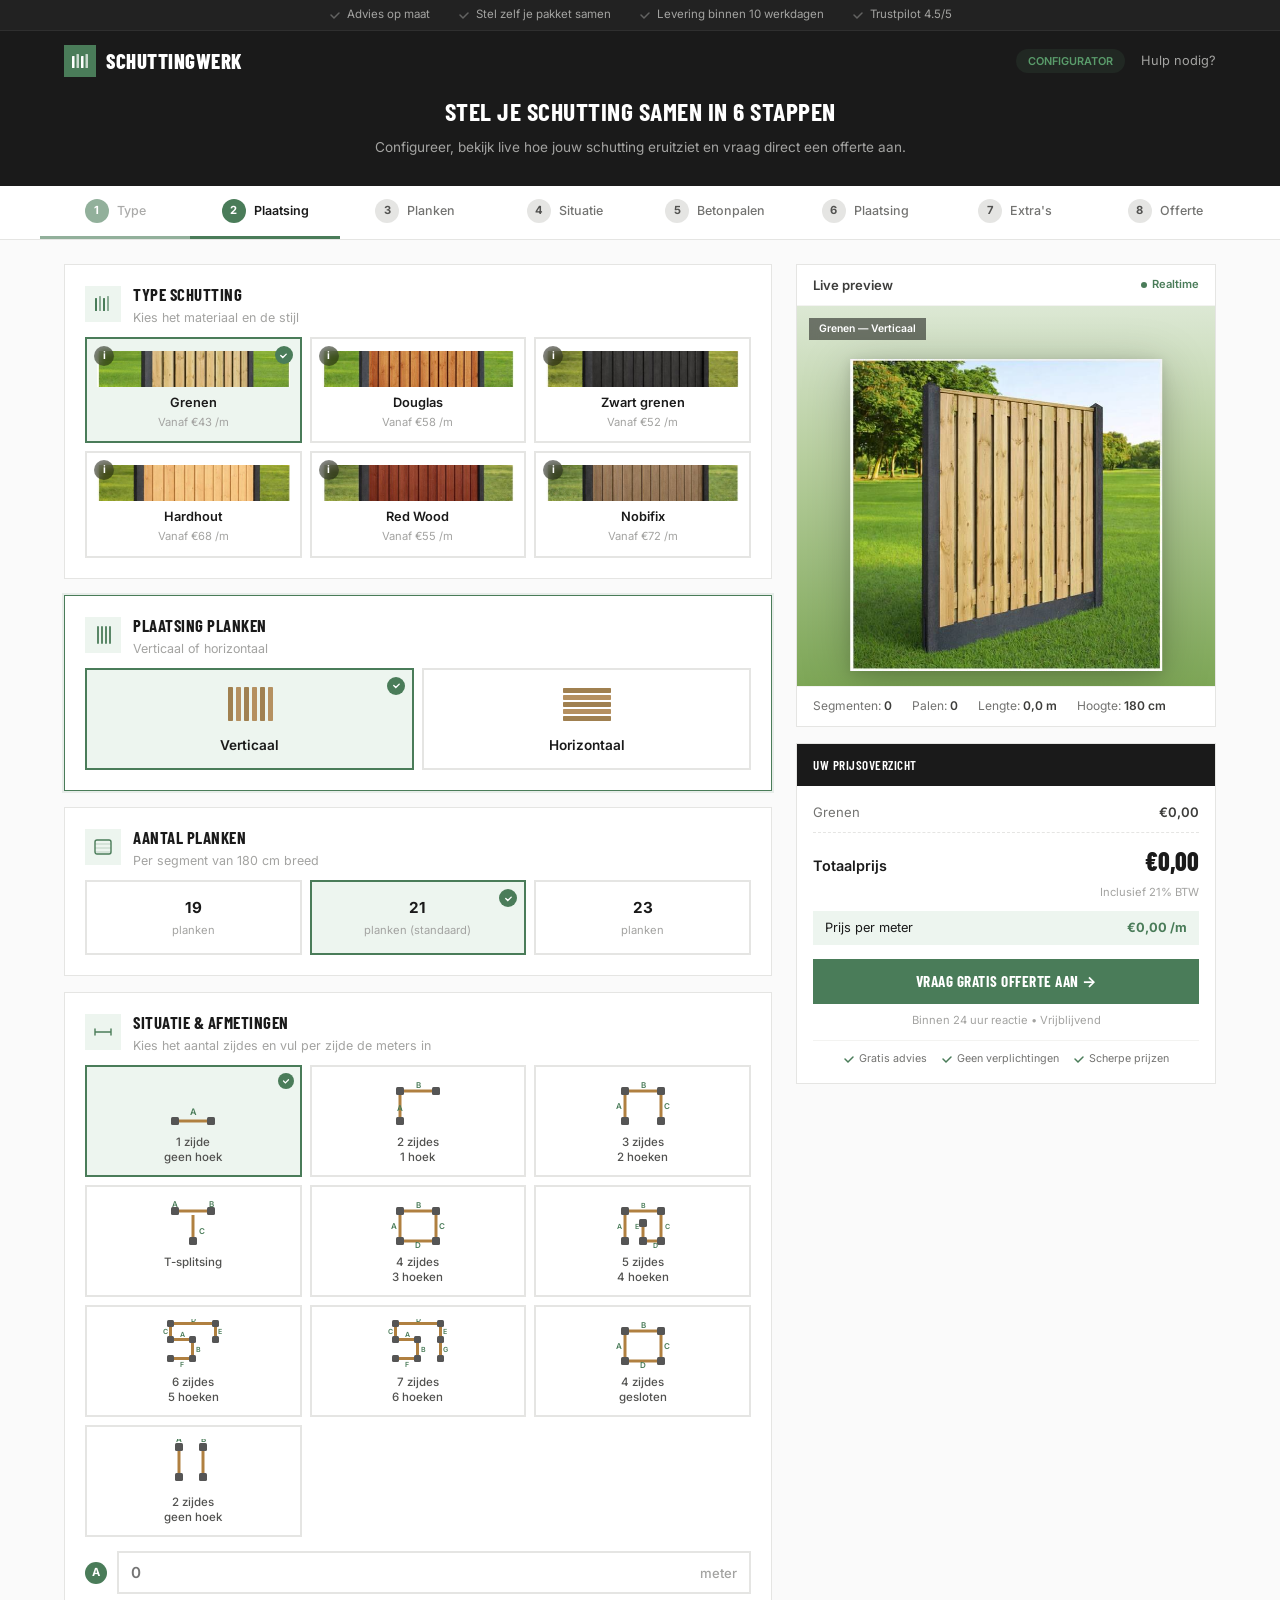
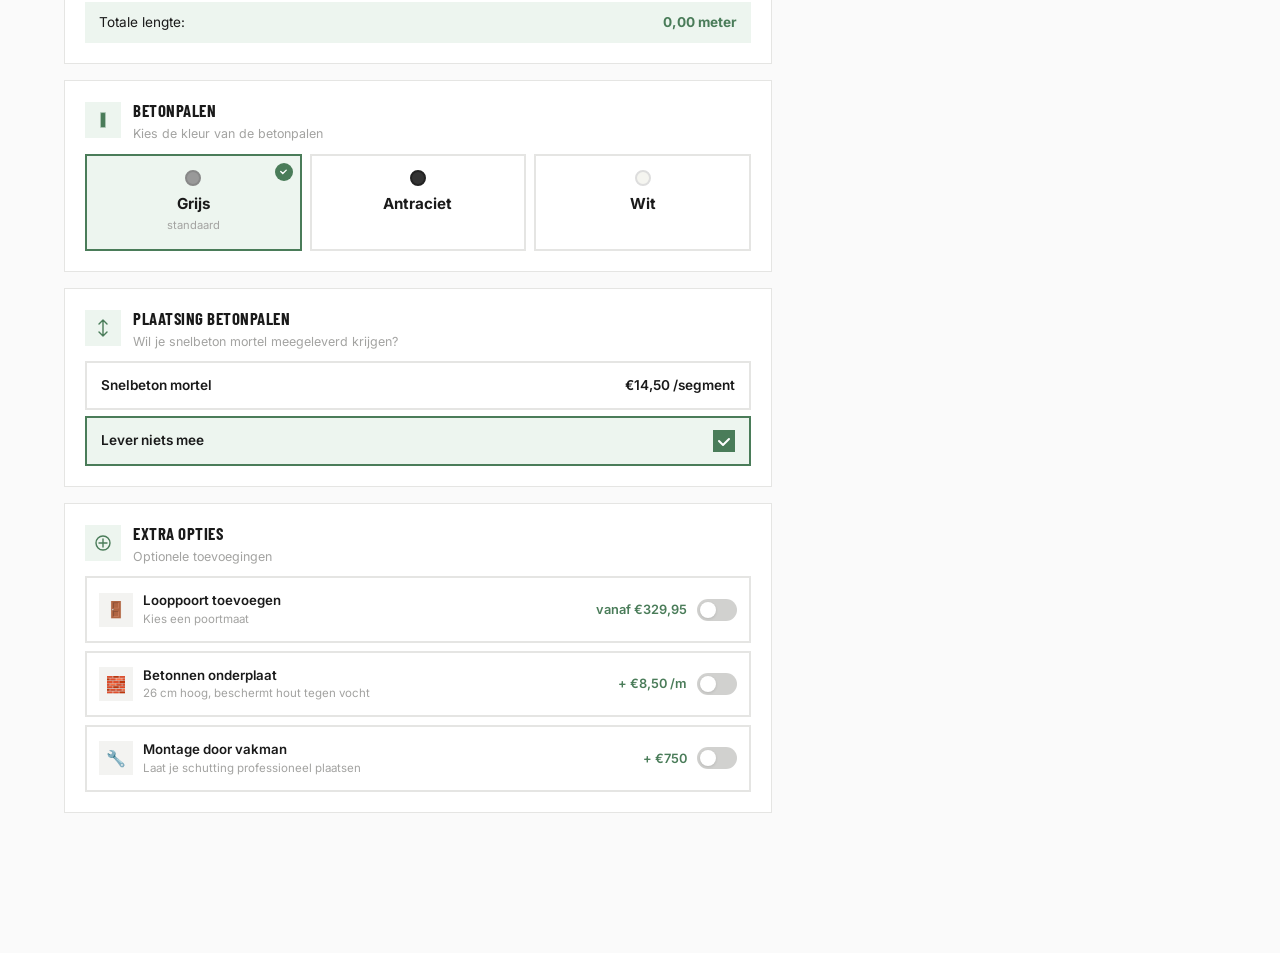
==== commit dc9d3652: "Voeg 4 nieuwe situatie-opties toe aan de configurator - 6 zijdes, 5 hoeken: zigzag/trapvorm met 6 sc" ====
--- a/schuttingwerk-configurator/index.html
+++ b/schuttingwerk-configurator/index.html
@@ -371,6 +371,22 @@
                         <svg width="60" height="50" viewBox="0 0 60 50"><rect x="8" y="38" width="8" height="8" rx="1.5" fill="#555"/><line x1="12" y1="38" x2="12" y2="16" stroke="#B08040" stroke-width="3"/><rect x="8" y="8" width="8" height="8" rx="1.5" fill="#555"/><line x1="16" y1="12" x2="44" y2="12" stroke="#B08040" stroke-width="3"/><rect x="44" y="8" width="8" height="8" rx="1.5" fill="#555"/><line x1="48" y1="16" x2="48" y2="38" stroke="#B08040" stroke-width="3"/><rect x="44" y="38" width="8" height="8" rx="1.5" fill="#555"/><line x1="44" y1="42" x2="30" y2="42" stroke="#B08040" stroke-width="3"/><rect x="26" y="38" width="8" height="8" rx="1.5" fill="#555"/><line x1="30" y1="38" x2="30" y2="25" stroke="#B08040" stroke-width="3"/><rect x="26" y="20" width="8" height="8" rx="1.5" fill="#555"/><text x="6" y="30" text-anchor="middle" font-size="7" font-weight="600" fill="#4A7C59">A</text><text x="30" y="9" text-anchor="middle" font-size="7" font-weight="600" fill="#4A7C59">B</text><text x="54" y="30" text-anchor="middle" font-size="7" font-weight="600" fill="#4A7C59">C</text><text x="42" y="49" text-anchor="middle" font-size="7" font-weight="600" fill="#4A7C59">D</text><text x="24" y="30" text-anchor="middle" font-size="7" font-weight="600" fill="#4A7C59">E</text></svg>
                         <div class="swk-sit-label">5 zijdes<br>4 hoeken</div>
                     </div>
+                    <div class="swk-sit-item" data-swk-sit="6">
+                        <svg width="60" height="50" viewBox="0 0 60 50"><rect x="4" y="1" width="7" height="7" rx="1.5" fill="#555"/><line x1="11" y1="4.5" x2="49" y2="4.5" stroke="#B08040" stroke-width="3"/><rect x="49" y="1" width="7" height="7" rx="1.5" fill="#555"/><line x1="7.5" y1="8" x2="7.5" y2="17" stroke="#B08040" stroke-width="3"/><rect x="4" y="17" width="7" height="7" rx="1.5" fill="#555"/><line x1="52.5" y1="8" x2="52.5" y2="17" stroke="#B08040" stroke-width="3"/><rect x="49" y="17" width="7" height="7" rx="1.5" fill="#555"/><line x1="11" y1="20.5" x2="26" y2="20.5" stroke="#B08040" stroke-width="3"/><rect x="26" y="17" width="7" height="7" rx="1.5" fill="#555"/><line x1="29.5" y1="24" x2="29.5" y2="36" stroke="#B08040" stroke-width="3"/><rect x="26" y="36" width="7" height="7" rx="1.5" fill="#555"/><line x1="11" y1="39.5" x2="26" y2="39.5" stroke="#B08040" stroke-width="3"/><rect x="4" y="36" width="7" height="7" rx="1.5" fill="#555"/><text x="30" y="3" text-anchor="middle" font-size="7" font-weight="600" fill="#4A7C59">D</text><text x="2" y="15" text-anchor="middle" font-size="7" font-weight="600" fill="#4A7C59">C</text><text x="57" y="15" text-anchor="middle" font-size="7" font-weight="600" fill="#4A7C59">E</text><text x="19" y="18" text-anchor="middle" font-size="7" font-weight="600" fill="#4A7C59">A</text><text x="35" y="33" text-anchor="middle" font-size="7" font-weight="600" fill="#4A7C59">B</text><text x="19" y="48" text-anchor="middle" font-size="7" font-weight="600" fill="#4A7C59">F</text></svg>
+                        <div class="swk-sit-label">6 zijdes<br>5 hoeken</div>
+                    </div>
+                    <div class="swk-sit-item" data-swk-sit="7">
+                        <svg width="60" height="50" viewBox="0 0 60 50"><rect x="4" y="1" width="7" height="7" rx="1.5" fill="#555"/><line x1="11" y1="4.5" x2="49" y2="4.5" stroke="#B08040" stroke-width="3"/><rect x="49" y="1" width="7" height="7" rx="1.5" fill="#555"/><line x1="7.5" y1="8" x2="7.5" y2="17" stroke="#B08040" stroke-width="3"/><rect x="4" y="17" width="7" height="7" rx="1.5" fill="#555"/><line x1="52.5" y1="8" x2="52.5" y2="17" stroke="#B08040" stroke-width="3"/><rect x="49" y="17" width="7" height="7" rx="1.5" fill="#555"/><line x1="11" y1="20.5" x2="26" y2="20.5" stroke="#B08040" stroke-width="3"/><rect x="26" y="17" width="7" height="7" rx="1.5" fill="#555"/><line x1="29.5" y1="24" x2="29.5" y2="36" stroke="#B08040" stroke-width="3"/><rect x="26" y="36" width="7" height="7" rx="1.5" fill="#555"/><line x1="11" y1="39.5" x2="26" y2="39.5" stroke="#B08040" stroke-width="3"/><rect x="4" y="36" width="7" height="7" rx="1.5" fill="#555"/><line x1="52.5" y1="24" x2="52.5" y2="36" stroke="#B08040" stroke-width="3"/><rect x="49" y="36" width="7" height="7" rx="1.5" fill="#555"/><text x="30" y="3" text-anchor="middle" font-size="7" font-weight="600" fill="#4A7C59">D</text><text x="2" y="15" text-anchor="middle" font-size="7" font-weight="600" fill="#4A7C59">C</text><text x="57" y="15" text-anchor="middle" font-size="7" font-weight="600" fill="#4A7C59">E</text><text x="19" y="18" text-anchor="middle" font-size="7" font-weight="600" fill="#4A7C59">A</text><text x="35" y="33" text-anchor="middle" font-size="7" font-weight="600" fill="#4A7C59">B</text><text x="19" y="48" text-anchor="middle" font-size="7" font-weight="600" fill="#4A7C59">F</text><text x="57" y="33" text-anchor="middle" font-size="7" font-weight="600" fill="#4A7C59">G</text></svg>
+                        <div class="swk-sit-label">7 zijdes<br>6 hoeken</div>
+                    </div>
+                    <div class="swk-sit-item" data-swk-sit="4g">
+                        <svg width="60" height="50" viewBox="0 0 60 50"><rect x="8" y="8" width="8" height="8" rx="1.5" fill="#555"/><line x1="16" y1="12" x2="44" y2="12" stroke="#B08040" stroke-width="3"/><rect x="44" y="8" width="8" height="8" rx="1.5" fill="#555"/><line x1="48" y1="16" x2="48" y2="38" stroke="#B08040" stroke-width="3"/><rect x="44" y="38" width="8" height="8" rx="1.5" fill="#555"/><line x1="44" y1="42" x2="16" y2="42" stroke="#B08040" stroke-width="3"/><rect x="8" y="38" width="8" height="8" rx="1.5" fill="#555"/><line x1="12" y1="38" x2="12" y2="16" stroke="#B08040" stroke-width="3"/><text x="6" y="30" text-anchor="middle" font-size="8" font-weight="600" fill="#4A7C59">A</text><text x="30" y="9" text-anchor="middle" font-size="8" font-weight="600" fill="#4A7C59">B</text><text x="54" y="30" text-anchor="middle" font-size="8" font-weight="600" fill="#4A7C59">C</text><text x="30" y="49" text-anchor="middle" font-size="8" font-weight="600" fill="#4A7C59">D</text></svg>
+                        <div class="swk-sit-label">4 zijdes<br>gesloten</div>
+                    </div>
+                    <div class="swk-sit-item" data-swk-sit="2p">
+                        <svg width="60" height="50" viewBox="0 0 60 50"><rect x="12" y="4" width="8" height="8" rx="1.5" fill="#555"/><line x1="16" y1="12" x2="16" y2="34" stroke="#B08040" stroke-width="3"/><rect x="12" y="34" width="8" height="8" rx="1.5" fill="#555"/><text x="16" y="3" text-anchor="middle" font-size="8" font-weight="600" fill="#4A7C59">A</text><rect x="36" y="4" width="8" height="8" rx="1.5" fill="#555"/><line x1="40" y1="12" x2="40" y2="34" stroke="#B08040" stroke-width="3"/><rect x="36" y="34" width="8" height="8" rx="1.5" fill="#555"/><text x="40" y="3" text-anchor="middle" font-size="8" font-weight="600" fill="#4A7C59">B</text></svg>
+                        <div class="swk-sit-label">2 zijdes<br>geen hoek</div>
+                    </div>
                 </div>
                 <div id="swk-sides-container" class="swk-sides">
                     <div class="swk-side-row">
--- a/schuttingwerk-configurator/assets/css/configurator.css
+++ b/schuttingwerk-configurator/assets/css/configurator.css
@@ -39,6 +39,7 @@
     font-family: var(--swk-fb);
     color: var(--swk-bk);
     line-height: 1.55;
+    background: var(--swk-g50);
     -webkit-font-smoothing: antialiased;
     -webkit-tap-highlight-color: transparent;
 }
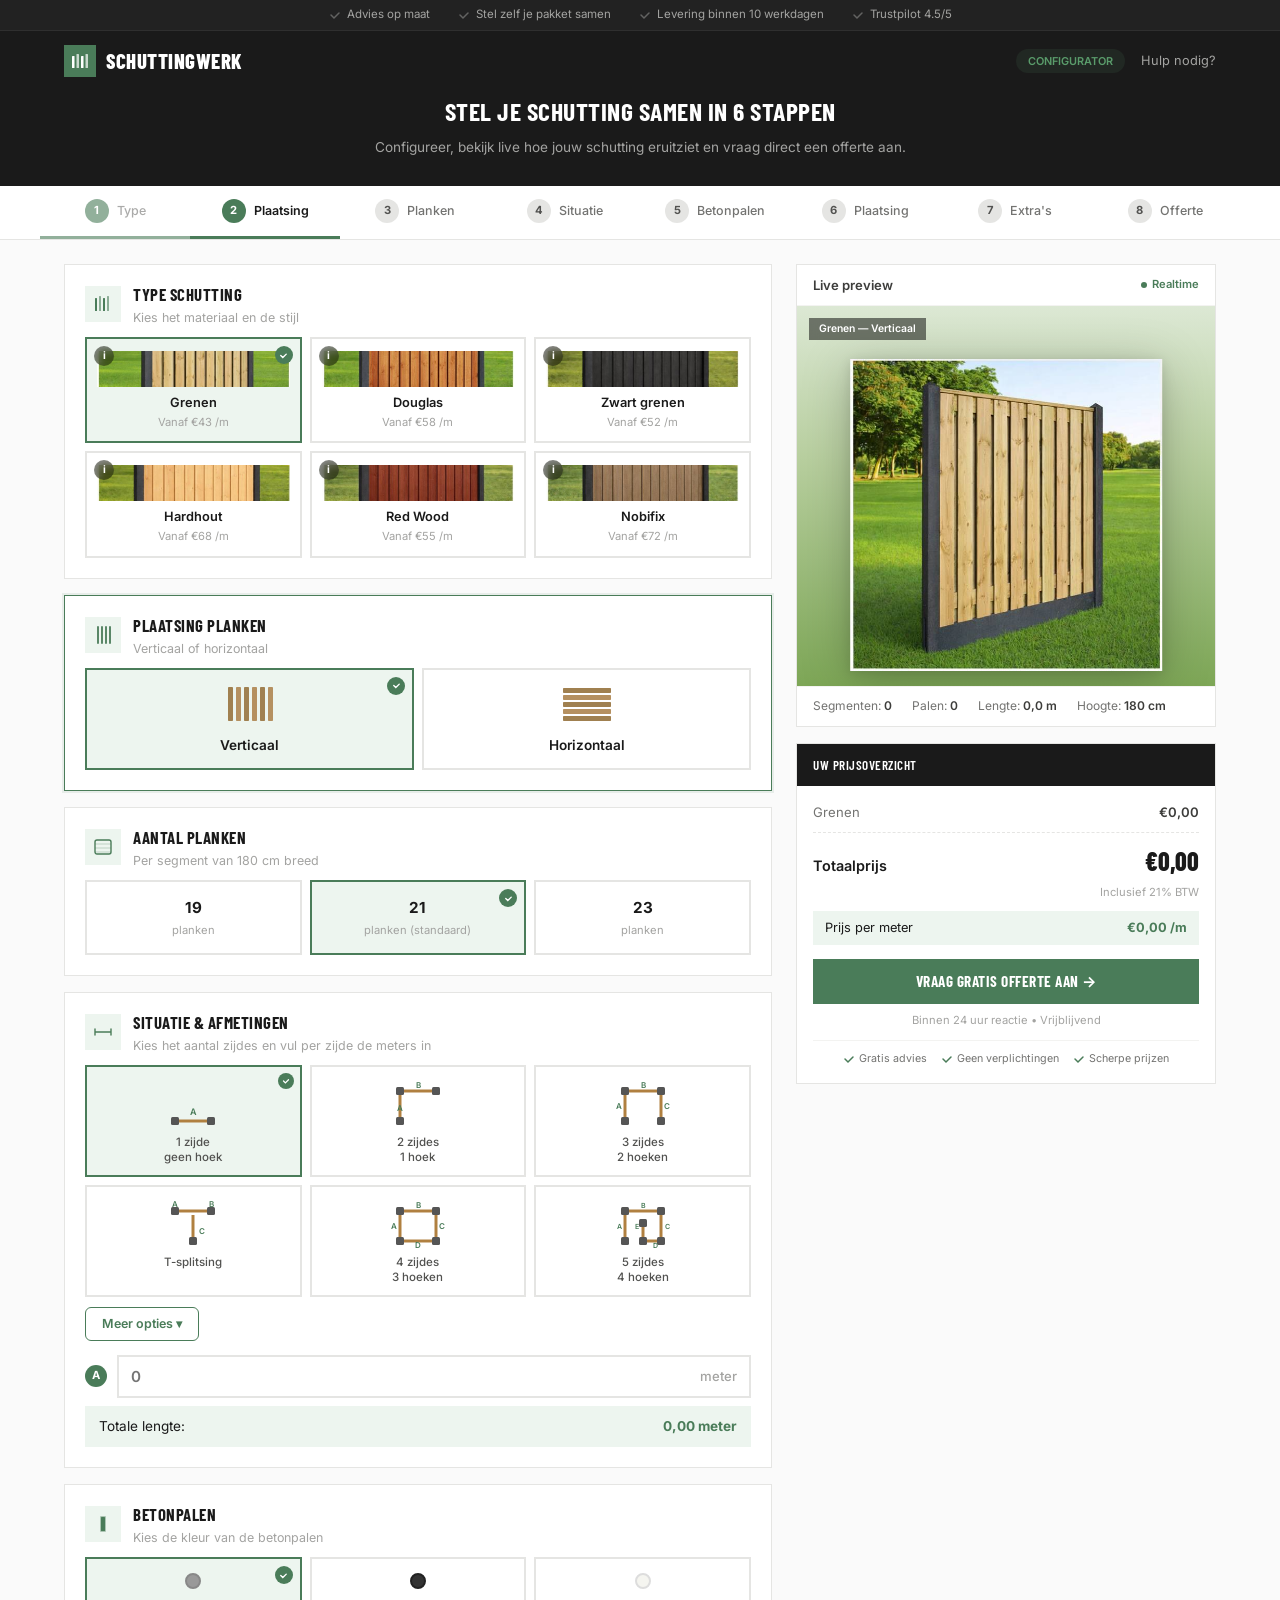
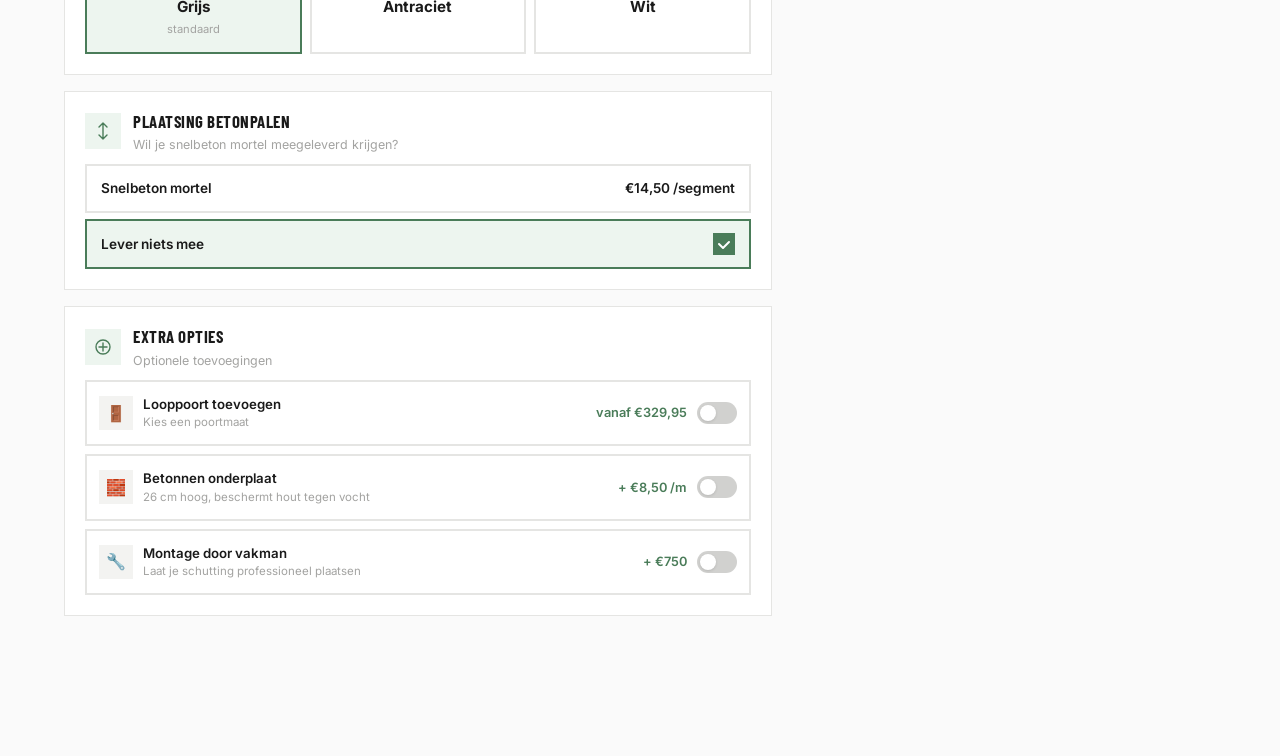
==== commit 7ef21f73: "Voeg 'Meer opties' toggle toe voor extra situatie-opties De eerste 6 situaties (1-5 zijdes + T-split" ====
--- a/schuttingwerk-configurator/index.html
+++ b/schuttingwerk-configurator/index.html
@@ -371,6 +371,9 @@
                         <svg width="60" height="50" viewBox="0 0 60 50"><rect x="8" y="38" width="8" height="8" rx="1.5" fill="#555"/><line x1="12" y1="38" x2="12" y2="16" stroke="#B08040" stroke-width="3"/><rect x="8" y="8" width="8" height="8" rx="1.5" fill="#555"/><line x1="16" y1="12" x2="44" y2="12" stroke="#B08040" stroke-width="3"/><rect x="44" y="8" width="8" height="8" rx="1.5" fill="#555"/><line x1="48" y1="16" x2="48" y2="38" stroke="#B08040" stroke-width="3"/><rect x="44" y="38" width="8" height="8" rx="1.5" fill="#555"/><line x1="44" y1="42" x2="30" y2="42" stroke="#B08040" stroke-width="3"/><rect x="26" y="38" width="8" height="8" rx="1.5" fill="#555"/><line x1="30" y1="38" x2="30" y2="25" stroke="#B08040" stroke-width="3"/><rect x="26" y="20" width="8" height="8" rx="1.5" fill="#555"/><text x="6" y="30" text-anchor="middle" font-size="7" font-weight="600" fill="#4A7C59">A</text><text x="30" y="9" text-anchor="middle" font-size="7" font-weight="600" fill="#4A7C59">B</text><text x="54" y="30" text-anchor="middle" font-size="7" font-weight="600" fill="#4A7C59">C</text><text x="42" y="49" text-anchor="middle" font-size="7" font-weight="600" fill="#4A7C59">D</text><text x="24" y="30" text-anchor="middle" font-size="7" font-weight="600" fill="#4A7C59">E</text></svg>
                         <div class="swk-sit-label">5 zijdes<br>4 hoeken</div>
                     </div>
+                </div>
+                <div class="swk-sit-toggle" id="swk-sit-toggle">Meer opties &#9662;</div>
+                <div class="swk-sit-grid swk-sit-extra" id="swk-sit-extra" style="display:none">
                     <div class="swk-sit-item" data-swk-sit="6">
                         <svg width="60" height="50" viewBox="0 0 60 50"><rect x="4" y="1" width="7" height="7" rx="1.5" fill="#555"/><line x1="11" y1="4.5" x2="49" y2="4.5" stroke="#B08040" stroke-width="3"/><rect x="49" y="1" width="7" height="7" rx="1.5" fill="#555"/><line x1="7.5" y1="8" x2="7.5" y2="17" stroke="#B08040" stroke-width="3"/><rect x="4" y="17" width="7" height="7" rx="1.5" fill="#555"/><line x1="52.5" y1="8" x2="52.5" y2="17" stroke="#B08040" stroke-width="3"/><rect x="49" y="17" width="7" height="7" rx="1.5" fill="#555"/><line x1="11" y1="20.5" x2="26" y2="20.5" stroke="#B08040" stroke-width="3"/><rect x="26" y="17" width="7" height="7" rx="1.5" fill="#555"/><line x1="29.5" y1="24" x2="29.5" y2="36" stroke="#B08040" stroke-width="3"/><rect x="26" y="36" width="7" height="7" rx="1.5" fill="#555"/><line x1="11" y1="39.5" x2="26" y2="39.5" stroke="#B08040" stroke-width="3"/><rect x="4" y="36" width="7" height="7" rx="1.5" fill="#555"/><text x="30" y="3" text-anchor="middle" font-size="7" font-weight="600" fill="#4A7C59">D</text><text x="2" y="15" text-anchor="middle" font-size="7" font-weight="600" fill="#4A7C59">C</text><text x="57" y="15" text-anchor="middle" font-size="7" font-weight="600" fill="#4A7C59">E</text><text x="19" y="18" text-anchor="middle" font-size="7" font-weight="600" fill="#4A7C59">A</text><text x="35" y="33" text-anchor="middle" font-size="7" font-weight="600" fill="#4A7C59">B</text><text x="19" y="48" text-anchor="middle" font-size="7" font-weight="600" fill="#4A7C59">F</text></svg>
                         <div class="swk-sit-label">6 zijdes<br>5 hoeken</div>
--- a/schuttingwerk-configurator/assets/css/configurator.css
+++ b/schuttingwerk-configurator/assets/css/configurator.css
@@ -836,6 +836,29 @@
     margin: 0 auto;
 }
 
+.swk-sit-toggle {
+    display: inline-block;
+    margin-top: 10px;
+    padding: 6px 16px;
+    font-size: .78rem;
+    font-weight: 600;
+    color: var(--swk-primary, #4A7C59);
+    cursor: pointer;
+    border: 1px solid var(--swk-primary, #4A7C59);
+    border-radius: 6px;
+    background: transparent;
+    transition: background .2s, color .2s;
+}
+
+.swk-sit-toggle:hover {
+    background: var(--swk-primary, #4A7C59);
+    color: #fff;
+}
+
+.swk-sit-extra {
+    margin-top: 10px;
+}
+
 /* === SIDES INPUT === */
 .swk-sides {
     margin-top: 14px;
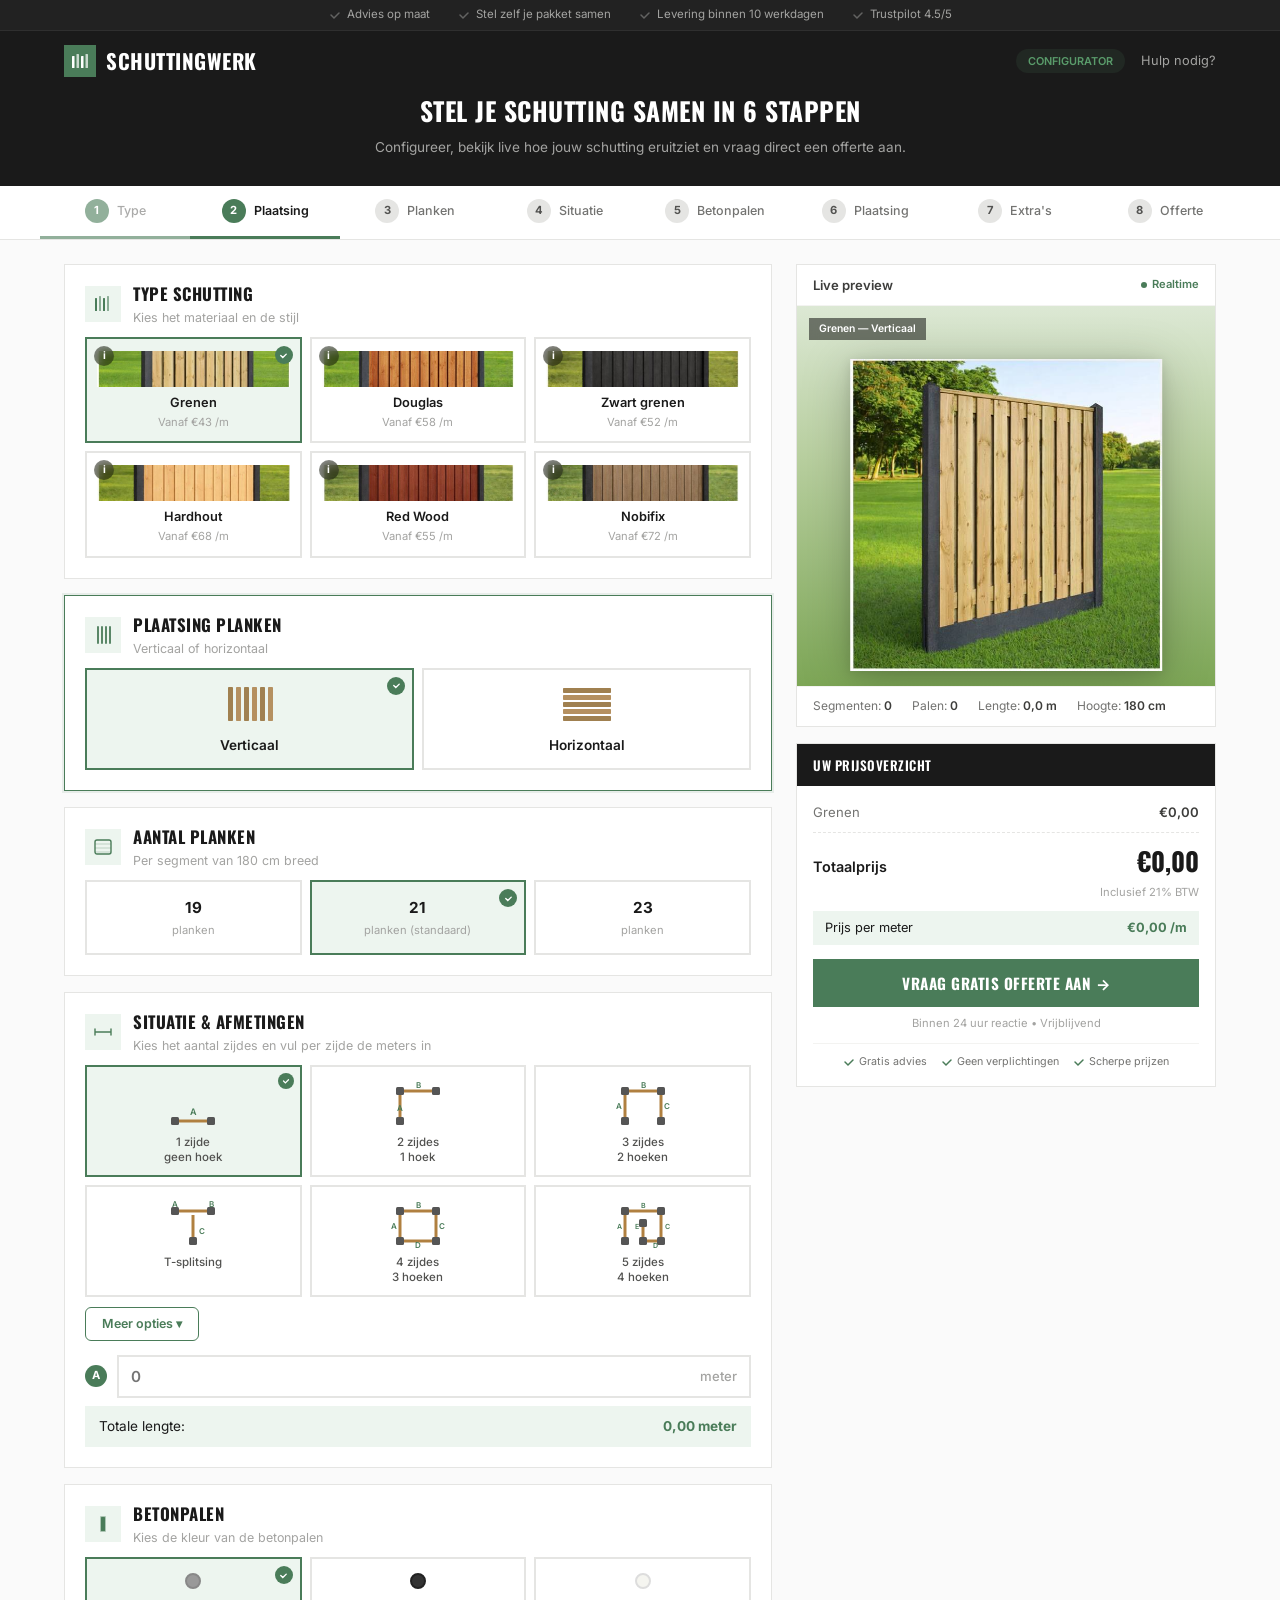
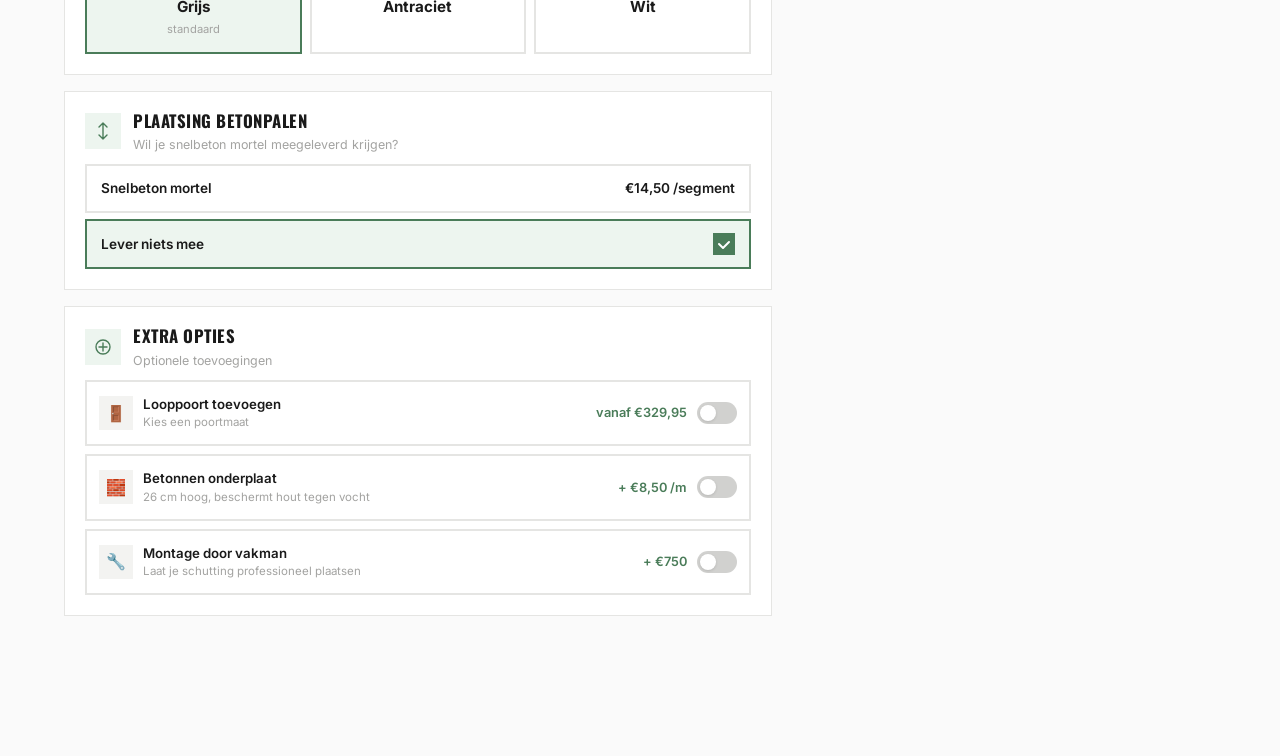
==== commit e598056e: "Vervang Barlow Condensed door Oswald als heading font Oswald is de dichtstbijzijnde Google Fonts mat" ====
--- a/schuttingwerk-configurator/index.html
+++ b/schuttingwerk-configurator/index.html
@@ -5,7 +5,7 @@
     <meta name="viewport" content="width=device-width, initial-scale=1.0">
     <title>Schuttingwerk Configurator - Preview</title>
     <link rel="preconnect" href="https://fonts.googleapis.com">
-    <link href="https://fonts.googleapis.com/css2?family=Barlow+Condensed:wght@500;600;700;800&family=Inter:wght@400;500;600;700&display=swap" rel="stylesheet">
+    <link href="https://fonts.googleapis.com/css2?family=Oswald:wght@500;600;700&family=Inter:wght@400;500;600;700&display=swap" rel="stylesheet">
     <link rel="stylesheet" href="assets/css/configurator.css">
 </head>
 <body style="margin:0;background:#F3F3F1">
@@ -372,7 +372,6 @@
                         <div class="swk-sit-label">5 zijdes<br>4 hoeken</div>
                     </div>
                 </div>
-                <div class="swk-sit-toggle" id="swk-sit-toggle">Meer opties &#9662;</div>
                 <div class="swk-sit-grid swk-sit-extra" id="swk-sit-extra" style="display:none">
                     <div class="swk-sit-item" data-swk-sit="6">
                         <svg width="60" height="50" viewBox="0 0 60 50"><rect x="4" y="1" width="7" height="7" rx="1.5" fill="#555"/><line x1="11" y1="4.5" x2="49" y2="4.5" stroke="#B08040" stroke-width="3"/><rect x="49" y="1" width="7" height="7" rx="1.5" fill="#555"/><line x1="7.5" y1="8" x2="7.5" y2="17" stroke="#B08040" stroke-width="3"/><rect x="4" y="17" width="7" height="7" rx="1.5" fill="#555"/><line x1="52.5" y1="8" x2="52.5" y2="17" stroke="#B08040" stroke-width="3"/><rect x="49" y="17" width="7" height="7" rx="1.5" fill="#555"/><line x1="11" y1="20.5" x2="26" y2="20.5" stroke="#B08040" stroke-width="3"/><rect x="26" y="17" width="7" height="7" rx="1.5" fill="#555"/><line x1="29.5" y1="24" x2="29.5" y2="36" stroke="#B08040" stroke-width="3"/><rect x="26" y="36" width="7" height="7" rx="1.5" fill="#555"/><line x1="11" y1="39.5" x2="26" y2="39.5" stroke="#B08040" stroke-width="3"/><rect x="4" y="36" width="7" height="7" rx="1.5" fill="#555"/><text x="30" y="3" text-anchor="middle" font-size="7" font-weight="600" fill="#4A7C59">D</text><text x="2" y="15" text-anchor="middle" font-size="7" font-weight="600" fill="#4A7C59">C</text><text x="57" y="15" text-anchor="middle" font-size="7" font-weight="600" fill="#4A7C59">E</text><text x="19" y="18" text-anchor="middle" font-size="7" font-weight="600" fill="#4A7C59">A</text><text x="35" y="33" text-anchor="middle" font-size="7" font-weight="600" fill="#4A7C59">B</text><text x="19" y="48" text-anchor="middle" font-size="7" font-weight="600" fill="#4A7C59">F</text></svg>
@@ -391,6 +390,7 @@
                         <div class="swk-sit-label">2 zijdes<br>geen hoek</div>
                     </div>
                 </div>
+                <div class="swk-sit-toggle" id="swk-sit-toggle">Meer opties &#9662;</div>
                 <div id="swk-sides-container" class="swk-sides">
                     <div class="swk-side-row">
                         <div class="swk-side-label">A</div>
--- a/schuttingwerk-configurator/assets/css/configurator.css
+++ b/schuttingwerk-configurator/assets/css/configurator.css
@@ -20,7 +20,7 @@
     --swk-g6: #525250;
     --swk-g7: #3D3D3B;
     --swk-fb: 'Inter', -apple-system, sans-serif;
-    --swk-fd: 'Barlow Condensed', 'Inter', sans-serif;
+    --swk-fd: 'Oswald', 'Inter', sans-serif;
     --swk-r: 0px;
     --swk-rl: 0px;
 }
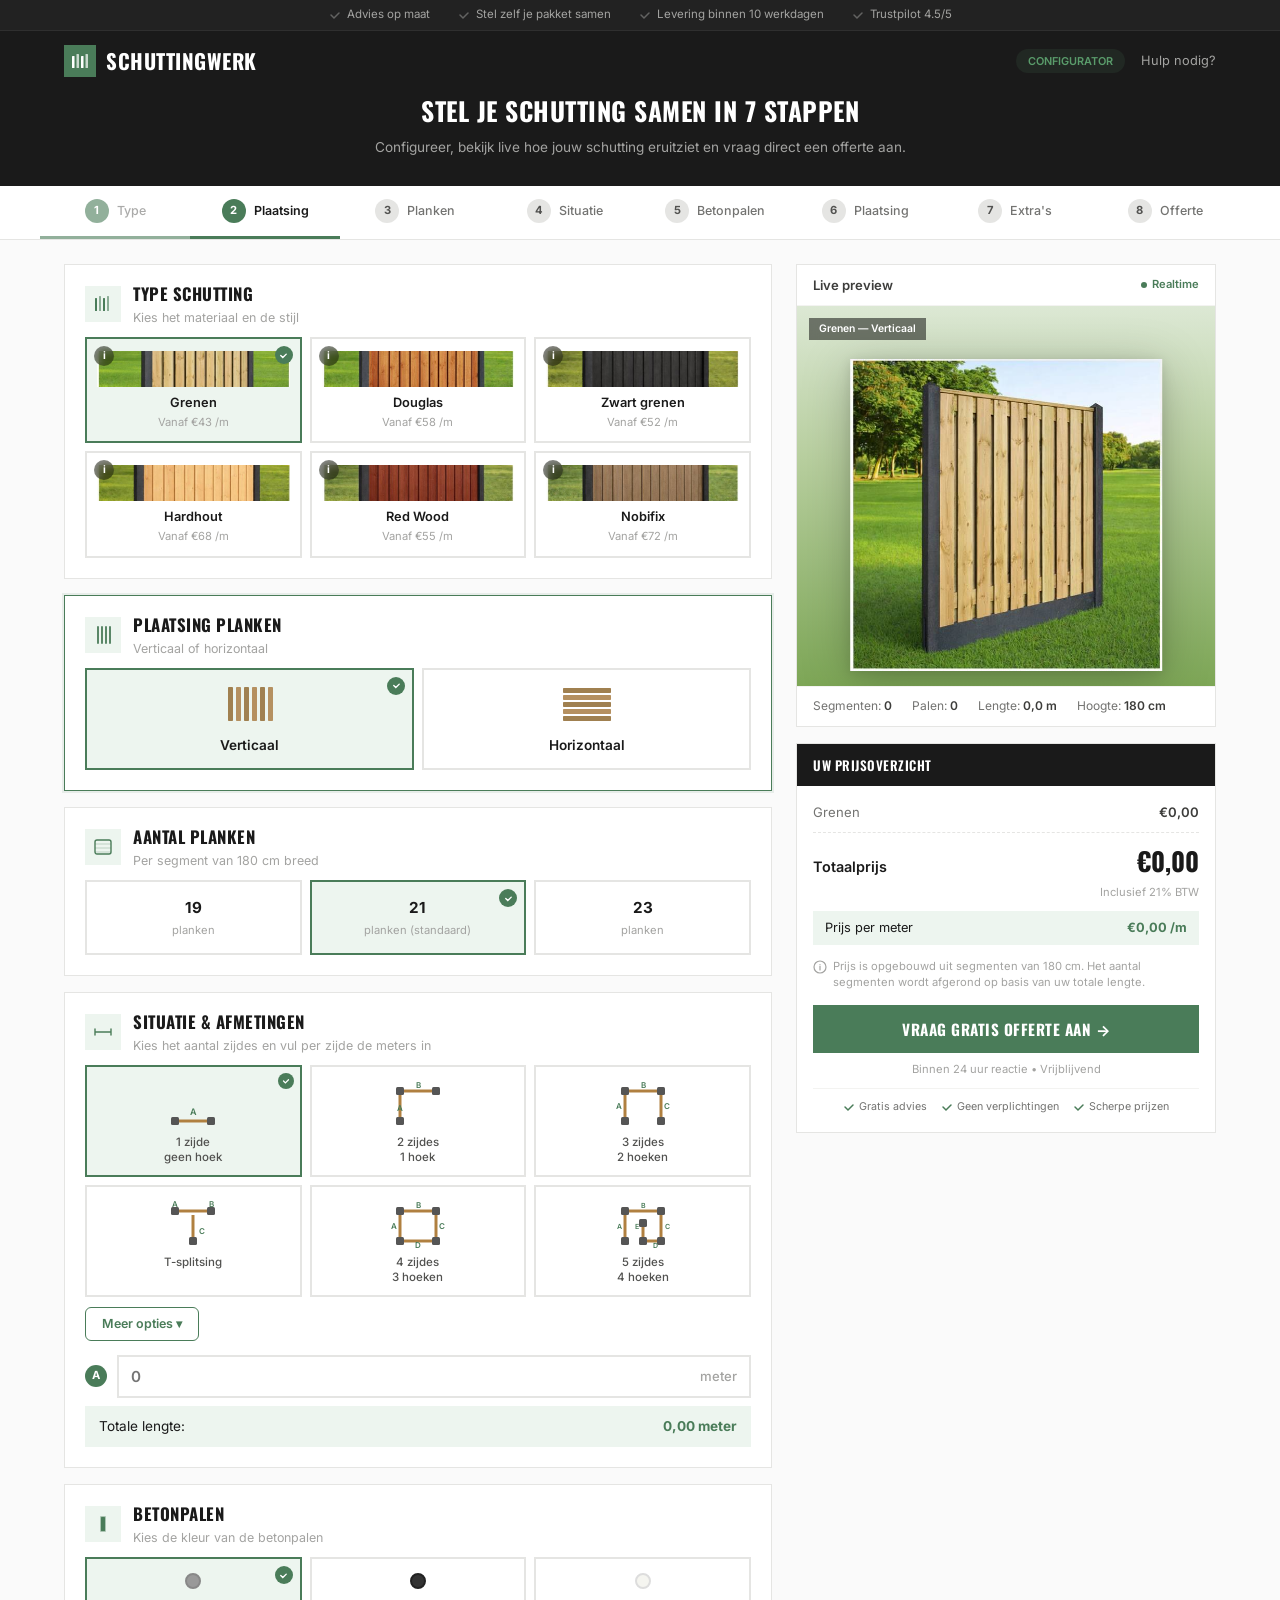
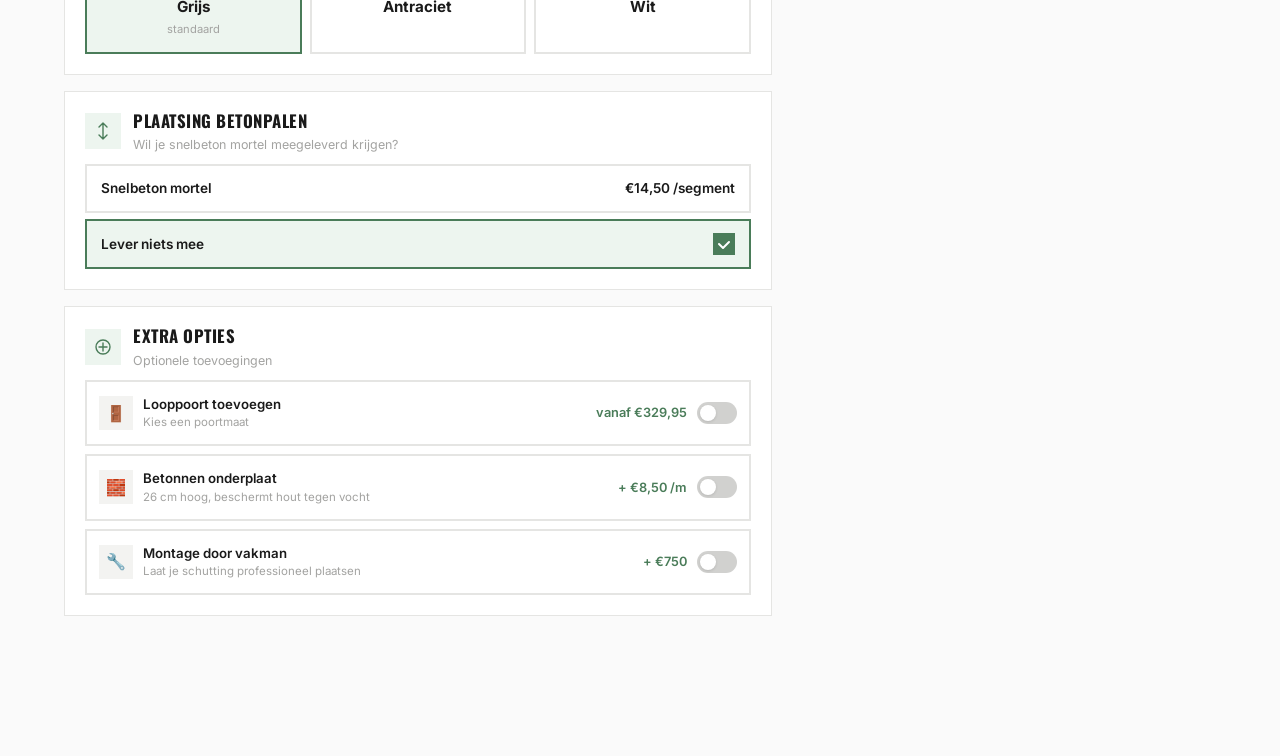
==== commit dceeadbc: "Verbeter configurator: validatie, localStorage, toegankelijkheid en UX - Fix '6 stappen' naar '7 sta" ====
--- a/schuttingwerk-configurator/index.html
+++ b/schuttingwerk-configurator/index.html
@@ -143,7 +143,7 @@
 
 <!-- Page Title -->
 <div class="swk-page-title">
-    <h1>Stel je schutting samen in 6 stappen</h1>
+    <h1>Stel je schutting samen in 7 stappen</h1>
     <p>Configureer, bekijk live hoe jouw schutting eruitziet en vraag direct een offerte aan.</p>
 </div>
 
@@ -600,7 +600,7 @@
                 <span class="swk-preview-live">Realtime</span>
             </div>
             <div class="swk-scene" id="swk-scene">
-                <img id="swk-fence-img" alt="Schutting preview">
+                <img id="swk-fence-img" alt="Live preview van uw schutting configuratie" loading="lazy">
                 <div class="swk-scene-label" id="swk-scene-label">Grenen &mdash; Verticaal</div>
             </div>
             <div class="swk-preview-meta">
@@ -650,6 +650,10 @@
                     <span>Prijs per meter</span>
                     <strong id="swk-pv-pm">&euro;0,00 /m</strong>
                 </div>
+                <div class="swk-price-info" aria-label="Prijsinformatie">
+                    <svg width="14" height="14" viewBox="0 0 14 14" fill="none"><circle cx="7" cy="7" r="6" stroke="currentColor" stroke-width="1.2"/><path d="M7 6v4M7 4.5v.01" stroke="currentColor" stroke-width="1.2" stroke-linecap="round"/></svg>
+                    <span>Prijs is opgebouwd uit segmenten van 180 cm. Het aantal segmenten wordt afgerond op basis van uw totale lengte.</span>
+                </div>
                 <button class="swk-cta" id="swk-cta-offerte">Vraag gratis offerte aan &rarr;</button>
                 <div class="swk-cta-sub">Binnen 24 uur reactie &bull; Vrijblijvend</div>
                 <div class="swk-trust-row">
--- a/schuttingwerk-configurator/assets/css/configurator.css
+++ b/schuttingwerk-configurator/assets/css/configurator.css
@@ -426,6 +426,39 @@
     font-weight: 700;
 }
 
+/* === PRICE INFO === */
+.swk-price-info {
+    display: flex;
+    align-items: flex-start;
+    gap: 6px;
+    font-size: .7rem;
+    color: var(--swk-g4);
+    margin-bottom: 14px;
+    line-height: 1.4;
+}
+
+.swk-price-info svg {
+    flex-shrink: 0;
+    margin-top: 1px;
+    color: var(--swk-g4);
+}
+
+/* === FORM VALIDATION STATES === */
+.swk-form-input.swk-input-error {
+    border-color: #C0392B;
+    box-shadow: 0 0 0 3px rgba(192, 57, 43, .1);
+}
+
+.swk-form-input.swk-input-valid {
+    border-color: var(--swk-gr);
+}
+
+.swk-field-error {
+    font-size: .72rem;
+    color: #C0392B;
+    margin-top: 3px;
+}
+
 /* === CTA BUTTON === */
 .swk-cta {
     display: block;
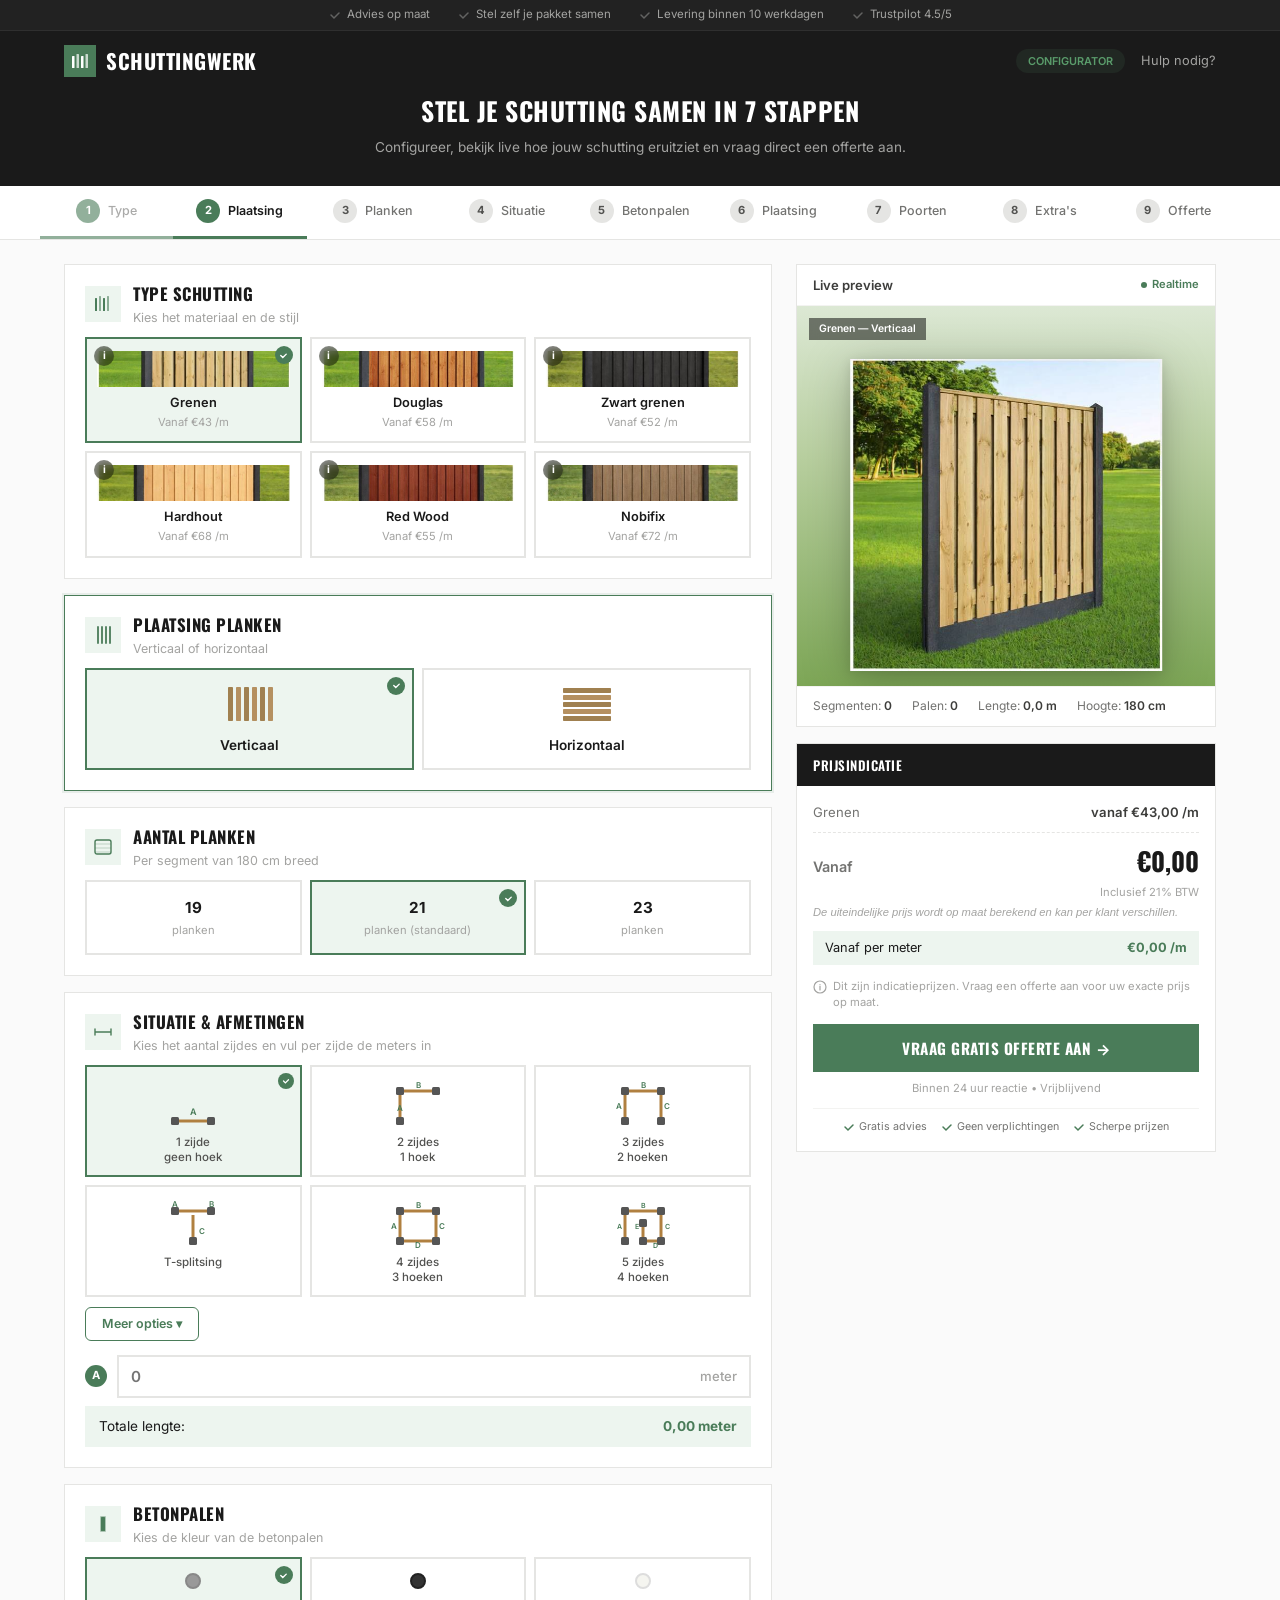
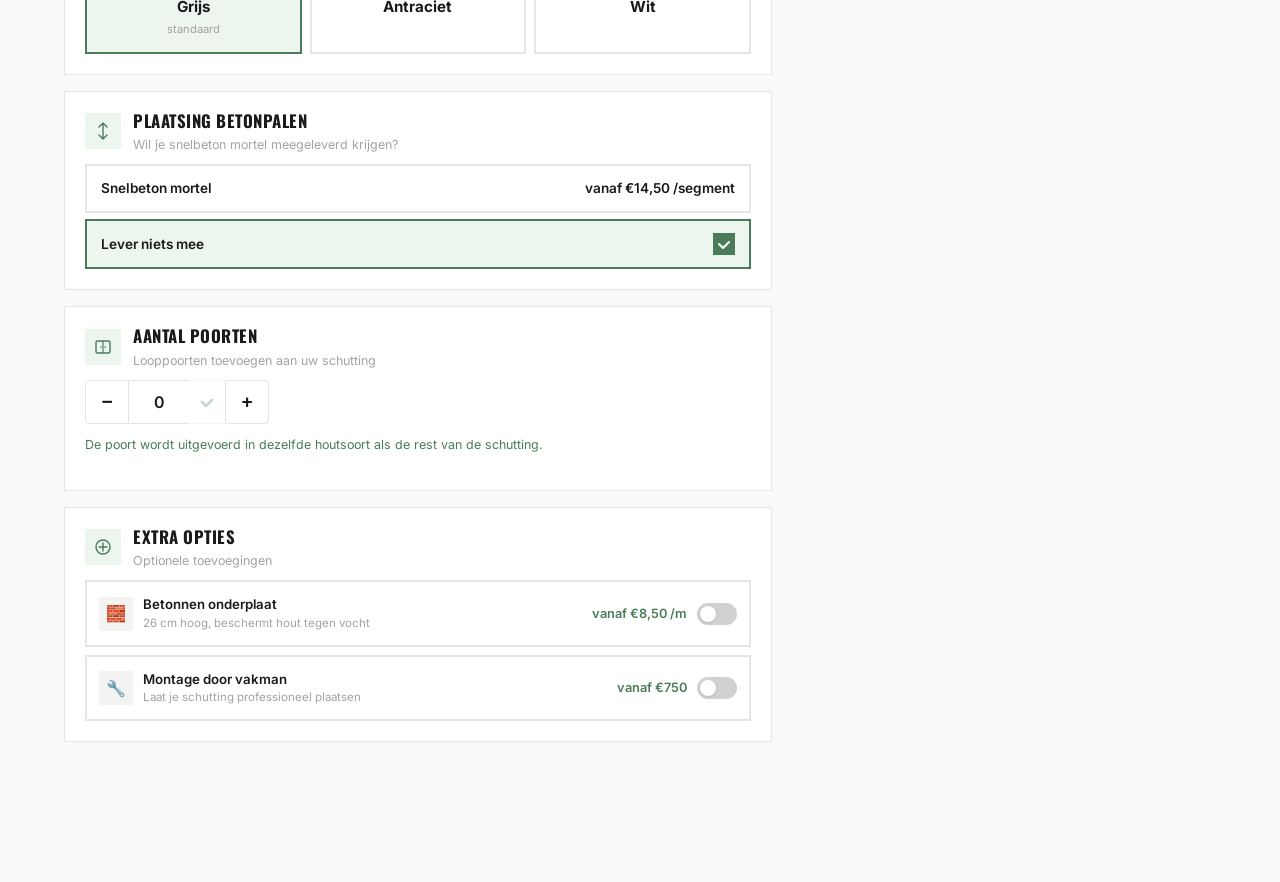
==== commit 056558ca: "Configurator: vanaf-prijzen, poort-counter met zijde/breedte, extra formuliervelden - Prijzen overal" ====
--- a/schuttingwerk-configurator/index.html
+++ b/schuttingwerk-configurator/index.html
@@ -176,10 +176,14 @@
         </div>
         <div class="swk-step-tab" data-swk-goto="7">
             <span class="swk-step-num">7</span>
-            <span class="swk-step-label">Extra's</span>
+            <span class="swk-step-label">Poorten</span>
         </div>
         <div class="swk-step-tab" data-swk-goto="8">
             <span class="swk-step-num">8</span>
+            <span class="swk-step-label">Extra's</span>
+        </div>
+        <div class="swk-step-tab" data-swk-goto="9">
+            <span class="swk-step-num">9</span>
             <span class="swk-step-label">Offerte</span>
         </div>
     </div>
@@ -463,8 +467,35 @@
             </div>
         </section>
 
-        <!-- STEP 7: Extra opties -->
+        <!-- STEP 7: Poorten -->
         <section class="swk-step-card" id="swk-s7">
+            <div class="swk-card-header">
+                <div class="swk-card-icon">
+                    <svg width="18" height="18" viewBox="0 0 18 18" fill="none"><rect x="2" y="3" width="14" height="12" rx="1.5" stroke="currentColor" stroke-width="1.4" fill="none"/><path d="M9 3v12" stroke="currentColor" stroke-width="1.2"/><circle cx="7" cy="9" r=".8" fill="currentColor"/><circle cx="11" cy="9" r=".8" fill="currentColor"/></svg>
+                </div>
+                <div>
+                    <div class="swk-card-title">Aantal poorten</div>
+                    <div class="swk-card-desc">Looppoorten toevoegen aan uw schutting</div>
+                </div>
+            </div>
+            <div class="swk-card-body">
+                <div class="swk-poort-counter">
+                    <button class="swk-counter-btn" id="swk-poort-minus" type="button">&minus;</button>
+                    <input class="swk-counter-input" id="swk-poort-count" type="number" min="0" max="10" value="0" readonly>
+                    <span class="swk-counter-check" id="swk-poort-check">
+                        <svg width="16" height="16" viewBox="0 0 16 16" fill="none"><path d="M3 8l4 4 6-6" stroke="#4A7C59" stroke-width="2.5" stroke-linecap="round" stroke-linejoin="round"/></svg>
+                    </span>
+                    <button class="swk-counter-btn" id="swk-poort-plus" type="button">+</button>
+                </div>
+                <div class="swk-poort-hint">De poort wordt uitgevoerd in dezelfde houtsoort als de rest van de schutting.</div>
+                <div id="swk-poort-config-list" class="swk-poort-config-list">
+                    <!-- Dynamisch gevuld door JS -->
+                </div>
+            </div>
+        </section>
+
+        <!-- STEP 8: Extra opties -->
+        <section class="swk-step-card" id="swk-s7b">
             <div class="swk-card-header">
                 <div class="swk-card-icon">
                     <svg width="18" height="18" viewBox="0 0 18 18" fill="none"><circle cx="9" cy="9" r="7" stroke="currentColor" stroke-width="1.4" fill="none"/><path d="M9 5v8M5 9h8" stroke="currentColor" stroke-width="1.4" stroke-linecap="round"/></svg>
@@ -476,20 +507,6 @@
             </div>
             <div class="swk-card-body">
                 <div class="swk-extras-list">
-                    <!-- Poort -->
-                    <div class="swk-extra" data-swk-extra="poort">
-                        <div class="swk-extra-left">
-                            <div class="swk-extra-icon">&#128682;</div>
-                            <div>
-                                <div class="swk-extra-name">Looppoort toevoegen</div>
-                                <div class="swk-extra-desc">Kies een poortmaat</div>
-                            </div>
-                        </div>
-                        <div class="swk-extra-right">
-                            <div class="swk-extra-price">vanaf &euro;329,95</div>
-                            <div class="swk-toggle"></div>
-                        </div>
-                    </div>
                     <!-- Onderplaat -->
                     <div class="swk-extra" data-swk-extra="onderplaat">
                         <div class="swk-extra-left">
@@ -500,7 +517,7 @@
                             </div>
                         </div>
                         <div class="swk-extra-right">
-                            <div class="swk-extra-price">+ &euro;8,50 /m</div>
+                            <div class="swk-extra-price">vanaf &euro;8,50 /m</div>
                             <div class="swk-toggle"></div>
                         </div>
                     </div>
@@ -514,7 +531,7 @@
                             </div>
                         </div>
                         <div class="swk-extra-right">
-                            <div class="swk-extra-price">+ &euro;750</div>
+                            <div class="swk-extra-price">vanaf &euro;750</div>
                             <div class="swk-toggle"></div>
                         </div>
                     </div>
@@ -522,8 +539,8 @@
             </div>
         </section>
 
-        <!-- STEP 8: Offerte aanvragen (hidden by default) -->
-        <section class="swk-step-card" id="swk-s8" style="display:none;opacity:0;transform:translateY(20px);transition:opacity .4s ease,transform .4s ease">
+        <!-- STEP 9: Offerte aanvragen (hidden by default) -->
+        <section class="swk-step-card" id="swk-s9" style="display:none;opacity:0;transform:translateY(20px);transition:opacity .4s ease,transform .4s ease">
             <div class="swk-card-header">
                 <div class="swk-card-icon">
                     <svg width="18" height="18" viewBox="0 0 18 18" fill="none"><path d="M3 3h12v12H3z" stroke="currentColor" stroke-width="1.4" fill="none" rx="1.5"/><path d="M6 7h6M6 10h4" stroke="currentColor" stroke-width="1.2" stroke-linecap="round"/></svg>
@@ -582,6 +599,31 @@
                         <input class="swk-form-input" id="swk-f-locatie-adres" type="text" placeholder="Straat, huisnummer, postcode, plaats">
                     </div>
                     <div class="swk-form-field">
+                        <label class="swk-form-label swk-form-label-bold">Meer dan 25 cm hoogteverschil?</label>
+                        <div class="swk-toggle-btns" id="swk-hoogteverschil">
+                            <button type="button" class="swk-toggle-btn" data-value="ja">Ja</button>
+                            <button type="button" class="swk-toggle-btn swk-toggle-btn-active" data-value="nee">Nee</button>
+                        </div>
+                    </div>
+                    <div class="swk-form-field">
+                        <label class="swk-form-label swk-form-label-bold" for="swk-f-situatie">Situatie omschrijving</label>
+                        <div class="swk-form-hint">Opmerkingen in dit veld zijn enkel om ons extra informatie te geven en wordt <strong>niet</strong> meegenomen in de offerte.</div>
+                        <textarea class="swk-form-input swk-form-textarea" id="swk-f-situatie" rows="4" placeholder="Beschrijf uw situatie..."></textarea>
+                    </div>
+                    <div class="swk-form-field">
+                        <label class="swk-form-label swk-form-label-bold">Foto's / plattegrond</label>
+                        <div class="swk-form-hint">Upload foto of tekening om de situatie te verduidelijken.</div>
+                        <div class="swk-upload-area" id="swk-upload-area">
+                            <div class="swk-upload-content">
+                                <svg width="24" height="24" viewBox="0 0 24 24" fill="none"><path d="M12 5v14M5 12h14" stroke="#A3A3A1" stroke-width="2" stroke-linecap="round"/></svg>
+                                <div class="swk-upload-text"><strong>Blader door bestanden</strong> of drag and drop</div>
+                                <div class="swk-upload-sub">Maximaal 3 afbeeldingen/PDFs</div>
+                            </div>
+                            <input type="file" id="swk-f-fotos" multiple accept="image/*,.pdf" style="display:none">
+                        </div>
+                        <div class="swk-upload-preview" id="swk-upload-preview"></div>
+                    </div>
+                    <div class="swk-form-field">
                         <label class="swk-form-label" for="swk-f-opmerkingen">Opmerkingen</label>
                         <textarea class="swk-form-input swk-form-textarea" id="swk-f-opmerkingen" rows="3" placeholder="Eventuele opmerkingen of vragen..."></textarea>
                     </div>
@@ -612,47 +654,44 @@
         </div>
 
         <div class="swk-price-card">
-            <div class="swk-price-header">Uw prijsoverzicht</div>
+            <div class="swk-price-header">Prijsindicatie</div>
             <div class="swk-price-body">
                 <div class="swk-price-lines">
                     <div class="swk-price-line">
                         <span class="swk-price-line-label" id="swk-pl-type">Grenen</span>
-                        <span class="swk-price-line-value" id="swk-pv-base">&euro;0,00</span>
+                        <span class="swk-price-line-value" id="swk-pv-base">vanaf &euro;43 /m</span>
                     </div>
                     <div class="swk-price-line" id="swk-pl-onderplaat" style="display:none">
                         <span class="swk-price-line-label">Betonnen onderplaat</span>
-                        <span class="swk-price-line-value" id="swk-pv-onderplaat">&euro;0,00</span>
-                    </div>
-                    <div class="swk-price-line" id="swk-pl-paal" style="display:none">
-                        <span class="swk-price-line-label" id="swk-pl-paal-label">Betonpalen upgrade</span>
-                        <span class="swk-price-line-value" id="swk-pv-paal">&euro;0,00</span>
+                        <span class="swk-price-line-value" id="swk-pv-onderplaat">vanaf &euro;8,50 /m</span>
+                    </div>
+                    <div class="swk-price-line" id="swk-pl-poort" style="display:none">
+                        <span class="swk-price-line-label" id="swk-pl-poort-label">Looppoort</span>
+                        <span class="swk-price-line-value" id="swk-pv-poort">vanaf &euro;329,95</span>
                     </div>
                     <div class="swk-price-line" id="swk-pl-plaatsing" style="display:none">
                         <span class="swk-price-line-label">Snelbeton mortel</span>
-                        <span class="swk-price-line-value" id="swk-pv-plaatsing">&euro;0,00</span>
-                    </div>
-                    <div class="swk-price-line" id="swk-pl-poort" style="display:none">
-                        <span class="swk-price-line-label" id="swk-pl-poort-label">Looppoort</span>
-                        <span class="swk-price-line-value" id="swk-pv-poort">&euro;0,00</span>
+                        <span class="swk-price-line-value" id="swk-pv-plaatsing">vanaf &euro;14,50 /seg.</span>
                     </div>
                     <div class="swk-price-line" id="swk-pl-montage" style="display:none">
                         <span class="swk-price-line-label">Montage</span>
-                        <span class="swk-price-line-value">&euro;750,00</span>
+                        <span class="swk-price-line-value">vanaf &euro;750</span>
                     </div>
                 </div>
                 <hr class="swk-price-sep">
-                <div class="swk-price-total-row">
-                    <span class="swk-price-total-label">Totaalprijs</span>
-                    <span class="swk-price-total-amount" id="swk-pv-total">&euro;0,00</span>
+                <div class="swk-price-vanaf-row">
+                    <span class="swk-price-vanaf-label">Vanaf</span>
+                    <span class="swk-price-vanaf-amount" id="swk-pv-total">&euro;0,00</span>
                 </div>
                 <div class="swk-price-vat">Inclusief 21% BTW</div>
+                <div class="swk-price-vanaf-note">De uiteindelijke prijs wordt op maat berekend en kan per klant verschillen.</div>
                 <div class="swk-price-per-meter">
-                    <span>Prijs per meter</span>
+                    <span>Vanaf per meter</span>
                     <strong id="swk-pv-pm">&euro;0,00 /m</strong>
                 </div>
                 <div class="swk-price-info" aria-label="Prijsinformatie">
                     <svg width="14" height="14" viewBox="0 0 14 14" fill="none"><circle cx="7" cy="7" r="6" stroke="currentColor" stroke-width="1.2"/><path d="M7 6v4M7 4.5v.01" stroke="currentColor" stroke-width="1.2" stroke-linecap="round"/></svg>
-                    <span>Prijs is opgebouwd uit segmenten van 180 cm. Het aantal segmenten wordt afgerond op basis van uw totale lengte.</span>
+                    <span>Dit zijn indicatieprijzen. Vraag een offerte aan voor uw exacte prijs op maat.</span>
                 </div>
                 <button class="swk-cta" id="swk-cta-offerte">Vraag gratis offerte aan &rarr;</button>
                 <div class="swk-cta-sub">Binnen 24 uur reactie &bull; Vrijblijvend</div>
@@ -672,21 +711,6 @@
 
 </div><!-- /.swk-wrap -->
 
-<!-- Poort selectie modal -->
-<div class="swk-modal-overlay" id="swk-poort-modal">
-    <div class="swk-modal">
-        <div class="swk-modal-header">
-            <span>Wil je een poort toevoegen?</span>
-            <button class="swk-modal-close" id="swk-poort-modal-close">&times;</button>
-        </div>
-        <div class="swk-modal-body">
-            <h3 class="swk-poort-title">POORT UITZOEKEN</h3>
-            <div class="swk-poort-grid" id="swk-poort-grid">
-                <!-- Dynamisch gevuld door JS -->
-            </div>
-        </div>
-    </div>
-</div>
 
 <script src="assets/js/configurator.js"></script>
 </body>
--- a/schuttingwerk-configurator/assets/css/configurator.css
+++ b/schuttingwerk-configurator/assets/css/configurator.css
@@ -404,11 +404,39 @@
     font-weight: 800;
 }
 
+/* Vanaf pricing row */
+.swk-price-vanaf-row {
+    display: flex;
+    justify-content: space-between;
+    align-items: baseline;
+    margin-bottom: 3px;
+}
+
+.swk-price-vanaf-label {
+    font-size: .9rem;
+    font-weight: 600;
+    color: var(--swk-g5);
+}
+
+.swk-price-vanaf-amount {
+    font-family: var(--swk-fd);
+    font-size: 1.6rem;
+    font-weight: 800;
+}
+
+.swk-price-vanaf-note {
+    font-size: .7rem;
+    color: var(--swk-g4);
+    margin-bottom: 10px;
+    line-height: 1.4;
+    font-style: italic;
+}
+
 .swk-price-vat {
     font-size: .7rem;
     color: var(--swk-g4);
     text-align: right;
-    margin-bottom: 10px;
+    margin-bottom: 4px;
 }
 
 .swk-price-per-meter {
@@ -1524,6 +1552,8 @@
     .swk-price-vat,
     .swk-price-per-meter,
     .swk-price-sep,
+    .swk-price-vanaf-note,
+    .swk-price-info,
     .swk-cta-sub,
     .swk-trust-row {
         display: none;
@@ -1536,18 +1566,21 @@
         gap: 14px;
     }
 
-    .swk-price-total-row {
+    .swk-price-total-row,
+    .swk-price-vanaf-row {
         flex-direction: column;
         gap: 0;
         margin: 0;
     }
 
-    .swk-price-total-label {
+    .swk-price-total-label,
+    .swk-price-vanaf-label {
         font-size: .7rem;
         color: var(--swk-g5);
     }
 
-    .swk-price-total-amount {
+    .swk-price-total-amount,
+    .swk-price-vanaf-amount {
         font-family: var(--swk-fd);
         font-size: 1.25rem;
         font-weight: 800;
@@ -1979,4 +2012,257 @@
     .swk-form-summary .swk-fs-row .swk-fs-v {
         text-align: left;
     }
-}
+
+    .swk-price-vanaf-amount {
+        font-size: 1.05rem;
+    }
+
+    .swk-price-vanaf-label {
+        font-size: .65rem;
+    }
+}
+
+/* === POORT COUNTER === */
+.swk-poort-counter {
+    display: flex;
+    align-items: center;
+    gap: 0;
+    margin-bottom: 12px;
+    max-width: 220px;
+}
+
+.swk-counter-btn {
+    width: 44px;
+    height: 44px;
+    border: 1.5px solid var(--swk-g2);
+    background: white;
+    font-size: 1.2rem;
+    font-weight: 600;
+    color: var(--swk-bk);
+    cursor: pointer;
+    display: flex;
+    align-items: center;
+    justify-content: center;
+    transition: background .15s, border-color .15s;
+    user-select: none;
+}
+
+.swk-counter-btn:first-child {
+    border-radius: 4px 0 0 4px;
+}
+
+.swk-counter-btn:last-child {
+    border-radius: 0 4px 4px 0;
+}
+
+.swk-counter-btn:hover {
+    background: var(--swk-g1);
+    border-color: var(--swk-g3);
+}
+
+.swk-counter-input {
+    width: 60px;
+    height: 44px;
+    border: 1.5px solid var(--swk-g2);
+    border-left: none;
+    border-right: none;
+    text-align: center;
+    font-size: 1rem;
+    font-weight: 600;
+    font-family: var(--swk-fb);
+    color: var(--swk-bk);
+    background: white;
+    -moz-appearance: textfield;
+}
+
+.swk-counter-input::-webkit-inner-spin-button,
+.swk-counter-input::-webkit-outer-spin-button {
+    -webkit-appearance: none;
+    margin: 0;
+}
+
+.swk-counter-check {
+    display: flex;
+    align-items: center;
+    justify-content: center;
+    width: 36px;
+    height: 44px;
+    border: 1.5px solid var(--swk-g2);
+    border-left: none;
+    border-right: none;
+    background: white;
+    opacity: 0.3;
+    transition: opacity .2s;
+}
+
+.swk-poort-hint {
+    font-size: .78rem;
+    color: var(--swk-gr);
+    margin-bottom: 16px;
+    line-height: 1.45;
+}
+
+/* === POORT CONFIG LIST === */
+.swk-poort-config-list {
+    display: flex;
+    flex-direction: column;
+    gap: 14px;
+}
+
+.swk-poort-config-row {
+    display: flex;
+    flex-direction: column;
+    gap: 6px;
+}
+
+.swk-poort-config-label {
+    font-weight: 700;
+    font-size: .88rem;
+}
+
+.swk-poort-config-fields {
+    display: flex;
+    gap: 10px;
+}
+
+.swk-poort-select {
+    flex: 1;
+    height: 42px;
+    padding: 0 12px;
+    border: 1.5px solid var(--swk-g2);
+    border-radius: 4px;
+    font-size: .85rem;
+    font-family: var(--swk-fb);
+    color: var(--swk-bk);
+    background: white;
+    cursor: pointer;
+    appearance: auto;
+}
+
+.swk-poort-select:focus {
+    border-color: var(--swk-gr);
+    outline: none;
+}
+
+/* === TOGGLE BUTTONS (Ja/Nee) === */
+.swk-toggle-btns {
+    display: flex;
+    gap: 0;
+    margin-top: 4px;
+}
+
+.swk-toggle-btn {
+    padding: 8px 22px;
+    border: 1.5px solid var(--swk-g2);
+    background: white;
+    font-size: .85rem;
+    font-family: var(--swk-fb);
+    color: var(--swk-g5);
+    cursor: pointer;
+    transition: all .15s;
+}
+
+.swk-toggle-btn:first-child {
+    border-radius: 4px 0 0 4px;
+}
+
+.swk-toggle-btn:last-child {
+    border-radius: 0 4px 4px 0;
+    border-left: none;
+}
+
+.swk-toggle-btn-active {
+    background: var(--swk-bk);
+    color: white;
+    border-color: var(--swk-bk);
+}
+
+.swk-toggle-btn-active + .swk-toggle-btn {
+    border-left: 1.5px solid var(--swk-g2);
+}
+
+/* === FORM HINTS === */
+.swk-form-hint {
+    font-size: .78rem;
+    color: var(--swk-gr);
+    margin-bottom: 8px;
+    line-height: 1.45;
+}
+
+.swk-form-label-bold {
+    font-weight: 700;
+    font-size: .88rem;
+}
+
+/* === FILE UPLOAD === */
+.swk-upload-area {
+    border: 2px dashed var(--swk-g2);
+    border-radius: 6px;
+    padding: 28px 16px;
+    text-align: center;
+    cursor: pointer;
+    transition: border-color .2s, background .2s;
+    background: white;
+}
+
+.swk-upload-area:hover,
+.swk-upload-dragover {
+    border-color: var(--swk-gr);
+    background: var(--swk-gbg);
+}
+
+.swk-upload-content {
+    display: flex;
+    flex-direction: column;
+    align-items: center;
+    gap: 6px;
+}
+
+.swk-upload-text {
+    font-size: .85rem;
+    color: var(--swk-g6);
+}
+
+.swk-upload-sub {
+    font-size: .72rem;
+    color: var(--swk-gr);
+}
+
+.swk-upload-preview {
+    display: flex;
+    flex-direction: column;
+    gap: 6px;
+    margin-top: 8px;
+}
+
+.swk-upload-item {
+    display: flex;
+    align-items: center;
+    justify-content: space-between;
+    padding: 6px 10px;
+    background: var(--swk-g1);
+    border-radius: 4px;
+    font-size: .8rem;
+}
+
+.swk-upload-filename {
+    color: var(--swk-g6);
+    overflow: hidden;
+    text-overflow: ellipsis;
+    white-space: nowrap;
+    max-width: 200px;
+}
+
+.swk-upload-remove {
+    background: none;
+    border: none;
+    font-size: 1.1rem;
+    color: var(--swk-g4);
+    cursor: pointer;
+    padding: 0 4px;
+    line-height: 1;
+}
+
+.swk-upload-remove:hover {
+    color: #c00;
+}
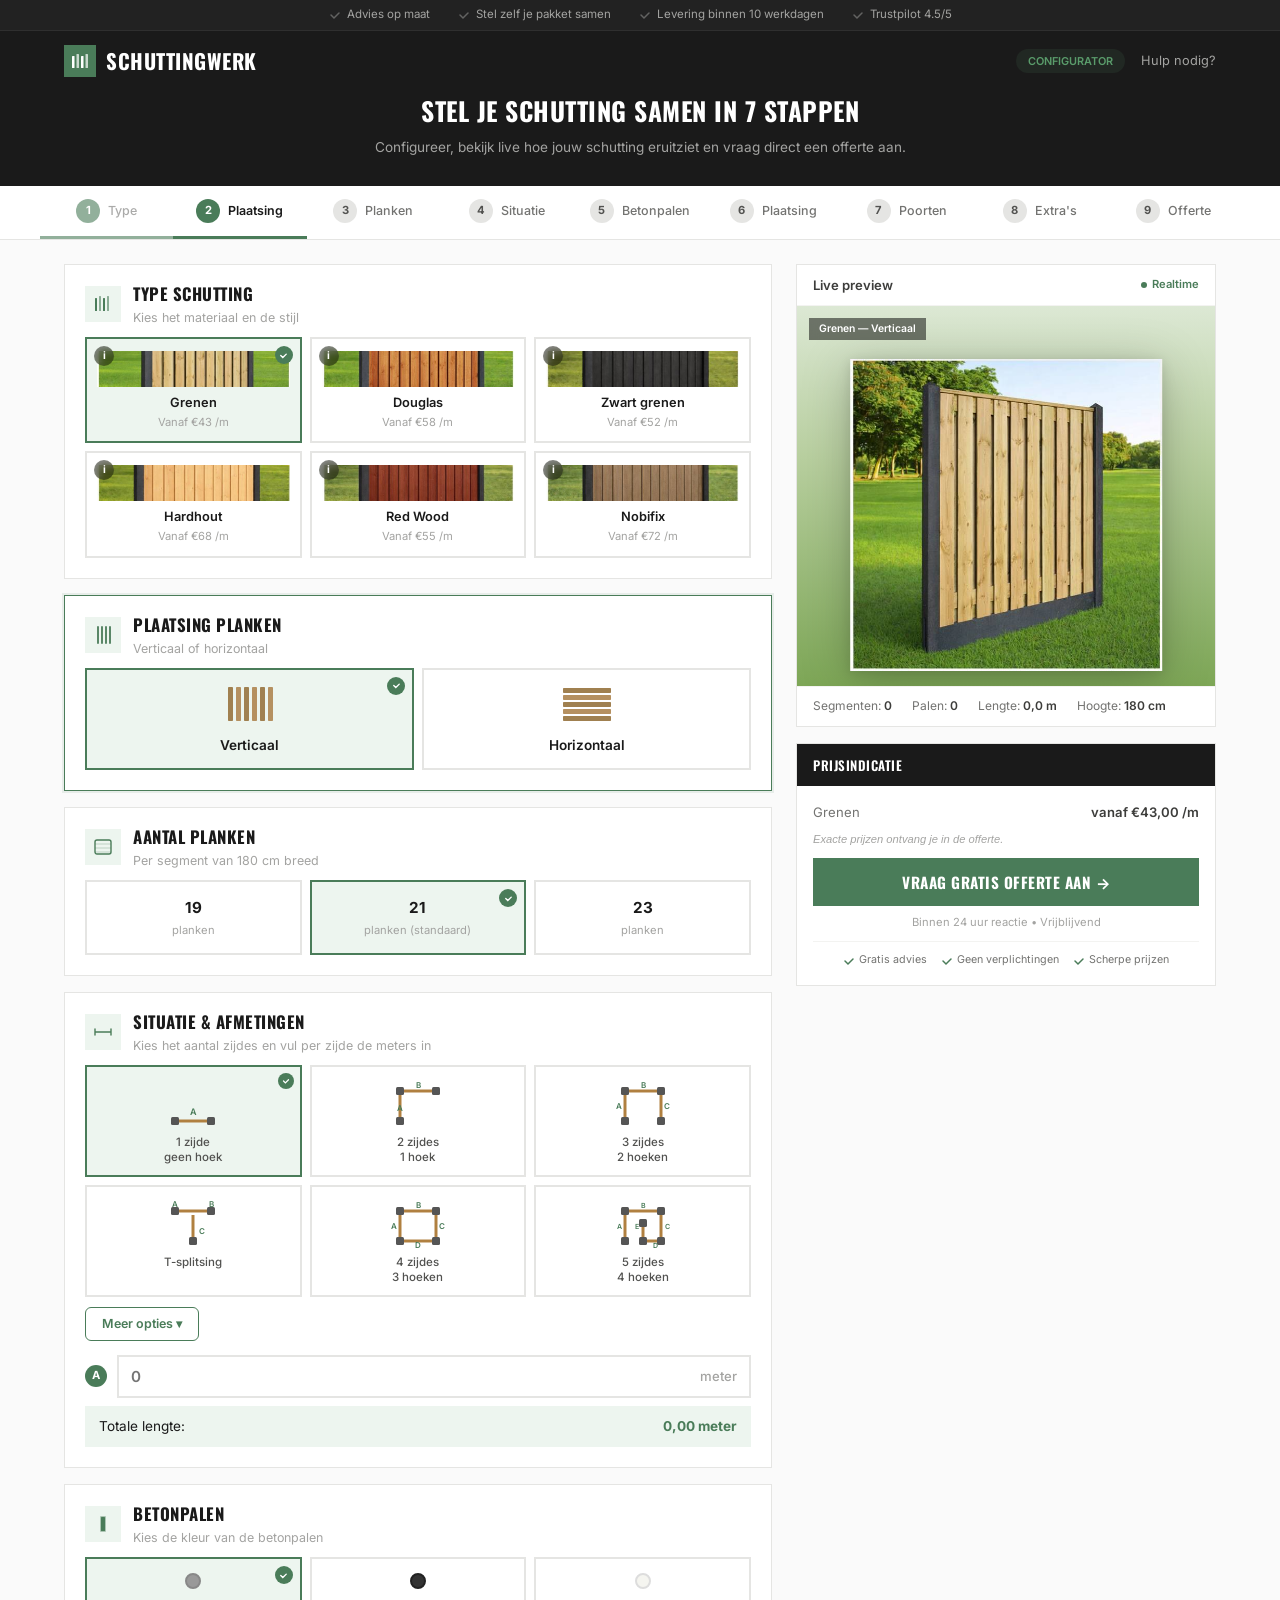
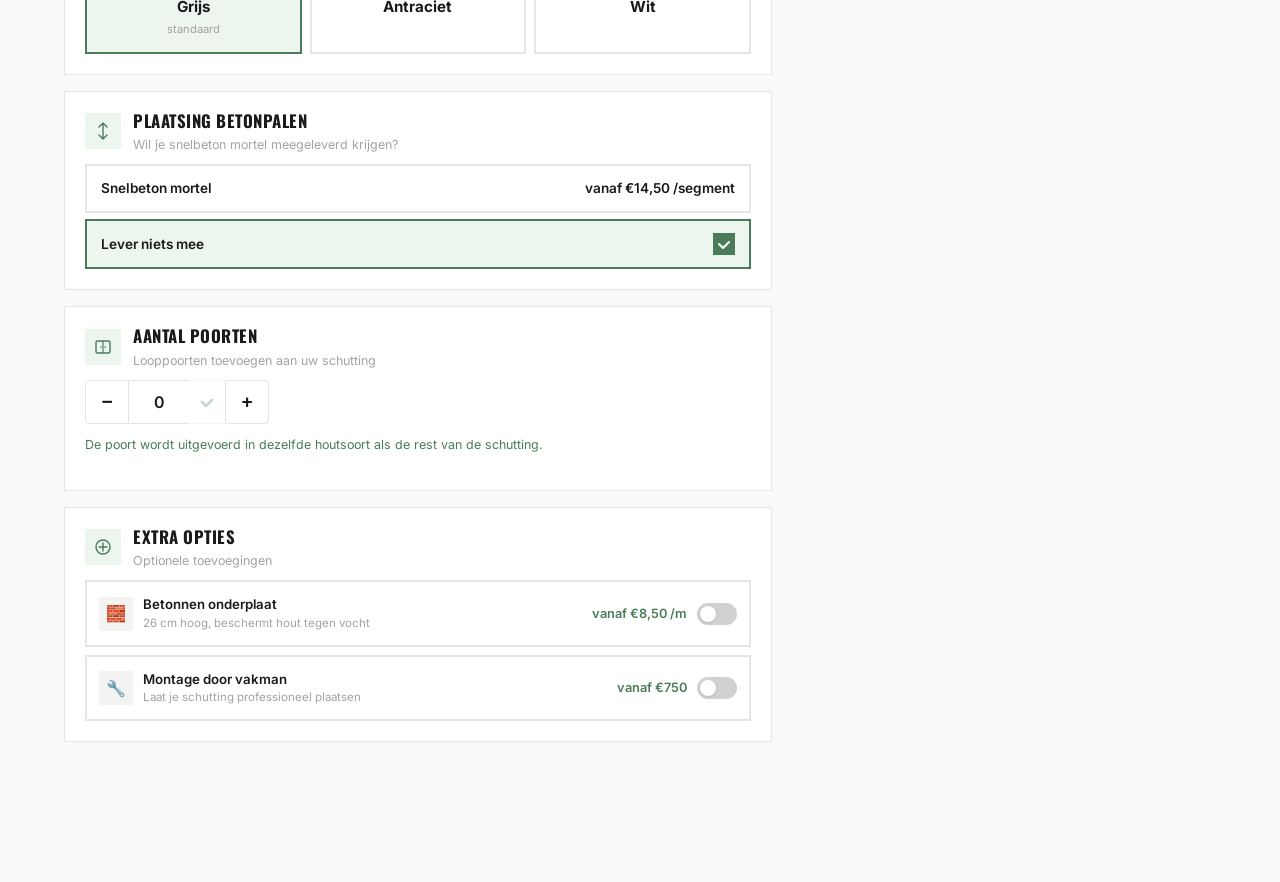
==== commit 35105786: "Verwijder totaalprijs berekening — alleen vanaf-prijzen per onderdeel Geen berekend eindbedrag meer " ====
--- a/schuttingwerk-configurator/index.html
+++ b/schuttingwerk-configurator/index.html
@@ -678,21 +678,7 @@
                         <span class="swk-price-line-value">vanaf &euro;750</span>
                     </div>
                 </div>
-                <hr class="swk-price-sep">
-                <div class="swk-price-vanaf-row">
-                    <span class="swk-price-vanaf-label">Vanaf</span>
-                    <span class="swk-price-vanaf-amount" id="swk-pv-total">&euro;0,00</span>
-                </div>
-                <div class="swk-price-vat">Inclusief 21% BTW</div>
-                <div class="swk-price-vanaf-note">De uiteindelijke prijs wordt op maat berekend en kan per klant verschillen.</div>
-                <div class="swk-price-per-meter">
-                    <span>Vanaf per meter</span>
-                    <strong id="swk-pv-pm">&euro;0,00 /m</strong>
-                </div>
-                <div class="swk-price-info" aria-label="Prijsinformatie">
-                    <svg width="14" height="14" viewBox="0 0 14 14" fill="none"><circle cx="7" cy="7" r="6" stroke="currentColor" stroke-width="1.2"/><path d="M7 6v4M7 4.5v.01" stroke="currentColor" stroke-width="1.2" stroke-linecap="round"/></svg>
-                    <span>Dit zijn indicatieprijzen. Vraag een offerte aan voor uw exacte prijs op maat.</span>
-                </div>
+                <div class="swk-price-vanaf-note">Exacte prijzen ontvang je in de offerte.</div>
                 <button class="swk-cta" id="swk-cta-offerte">Vraag gratis offerte aan &rarr;</button>
                 <div class="swk-cta-sub">Binnen 24 uur reactie &bull; Vrijblijvend</div>
                 <div class="swk-trust-row">
